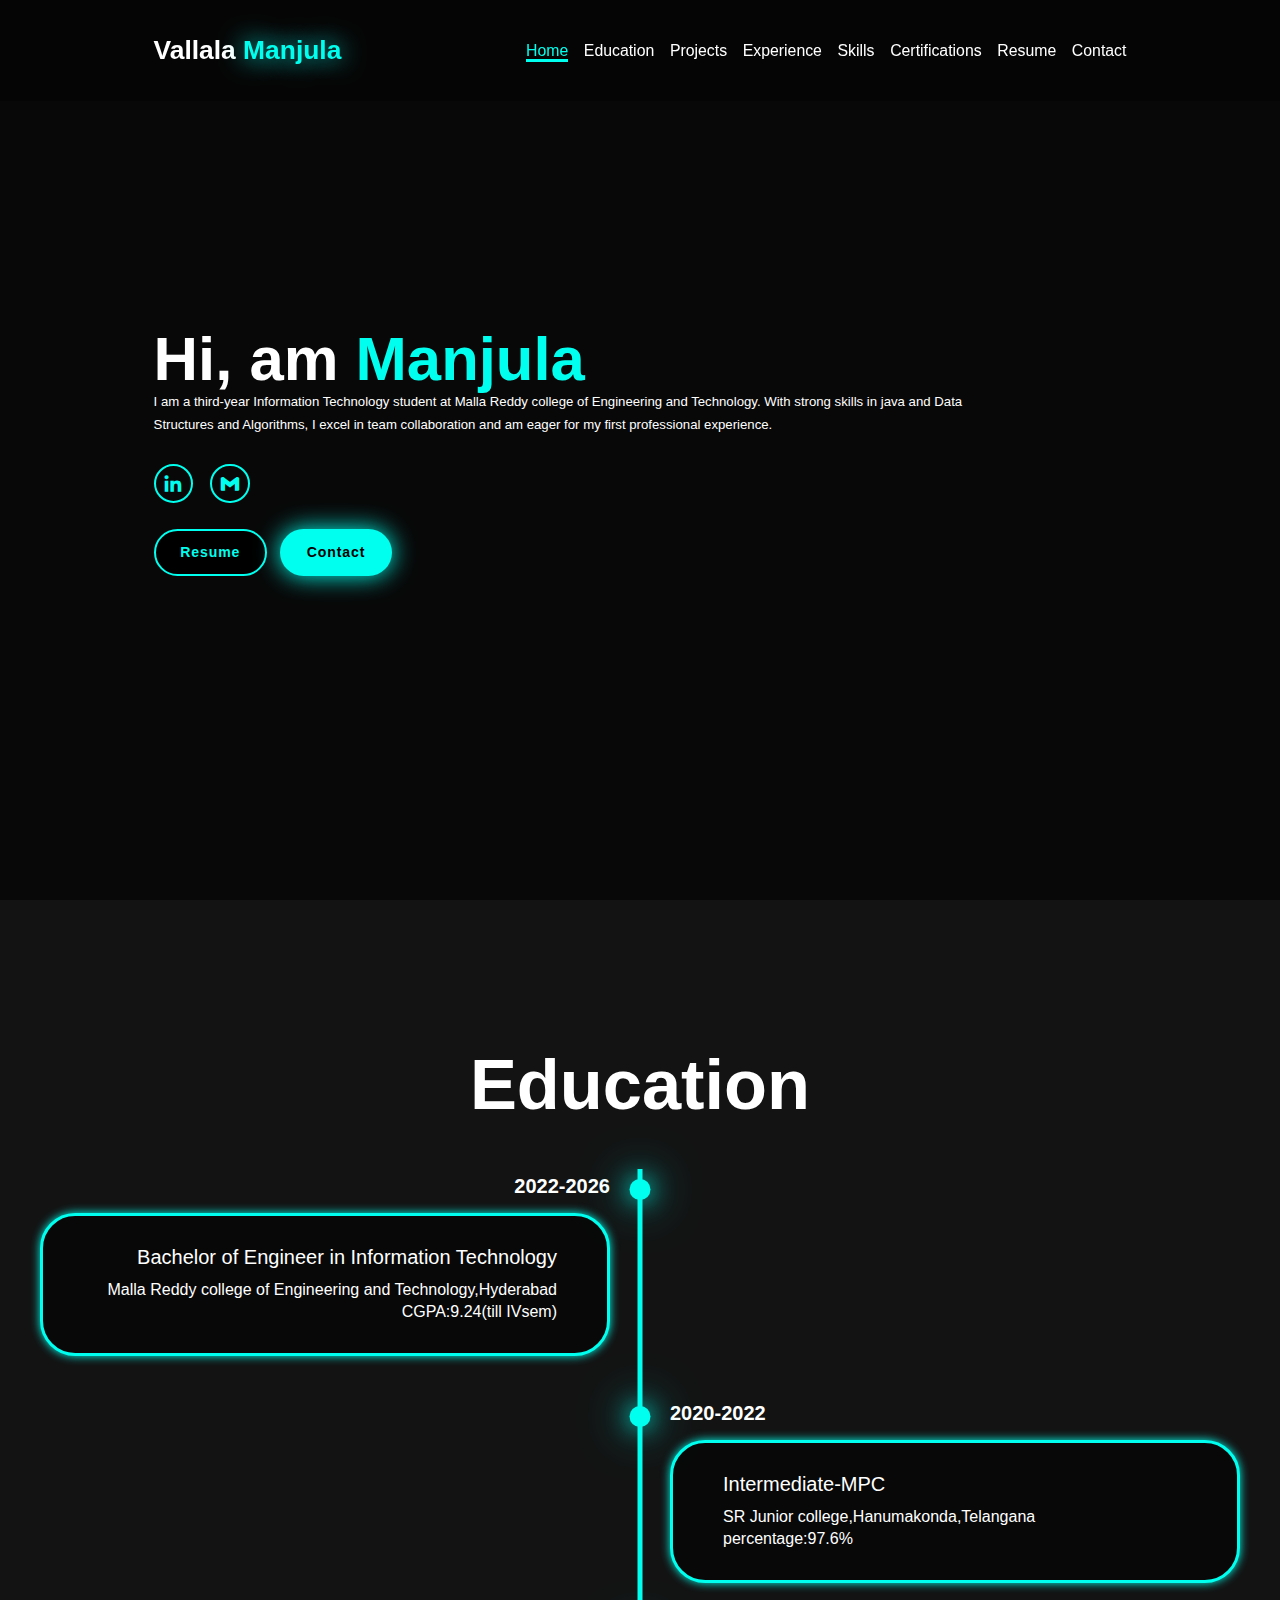
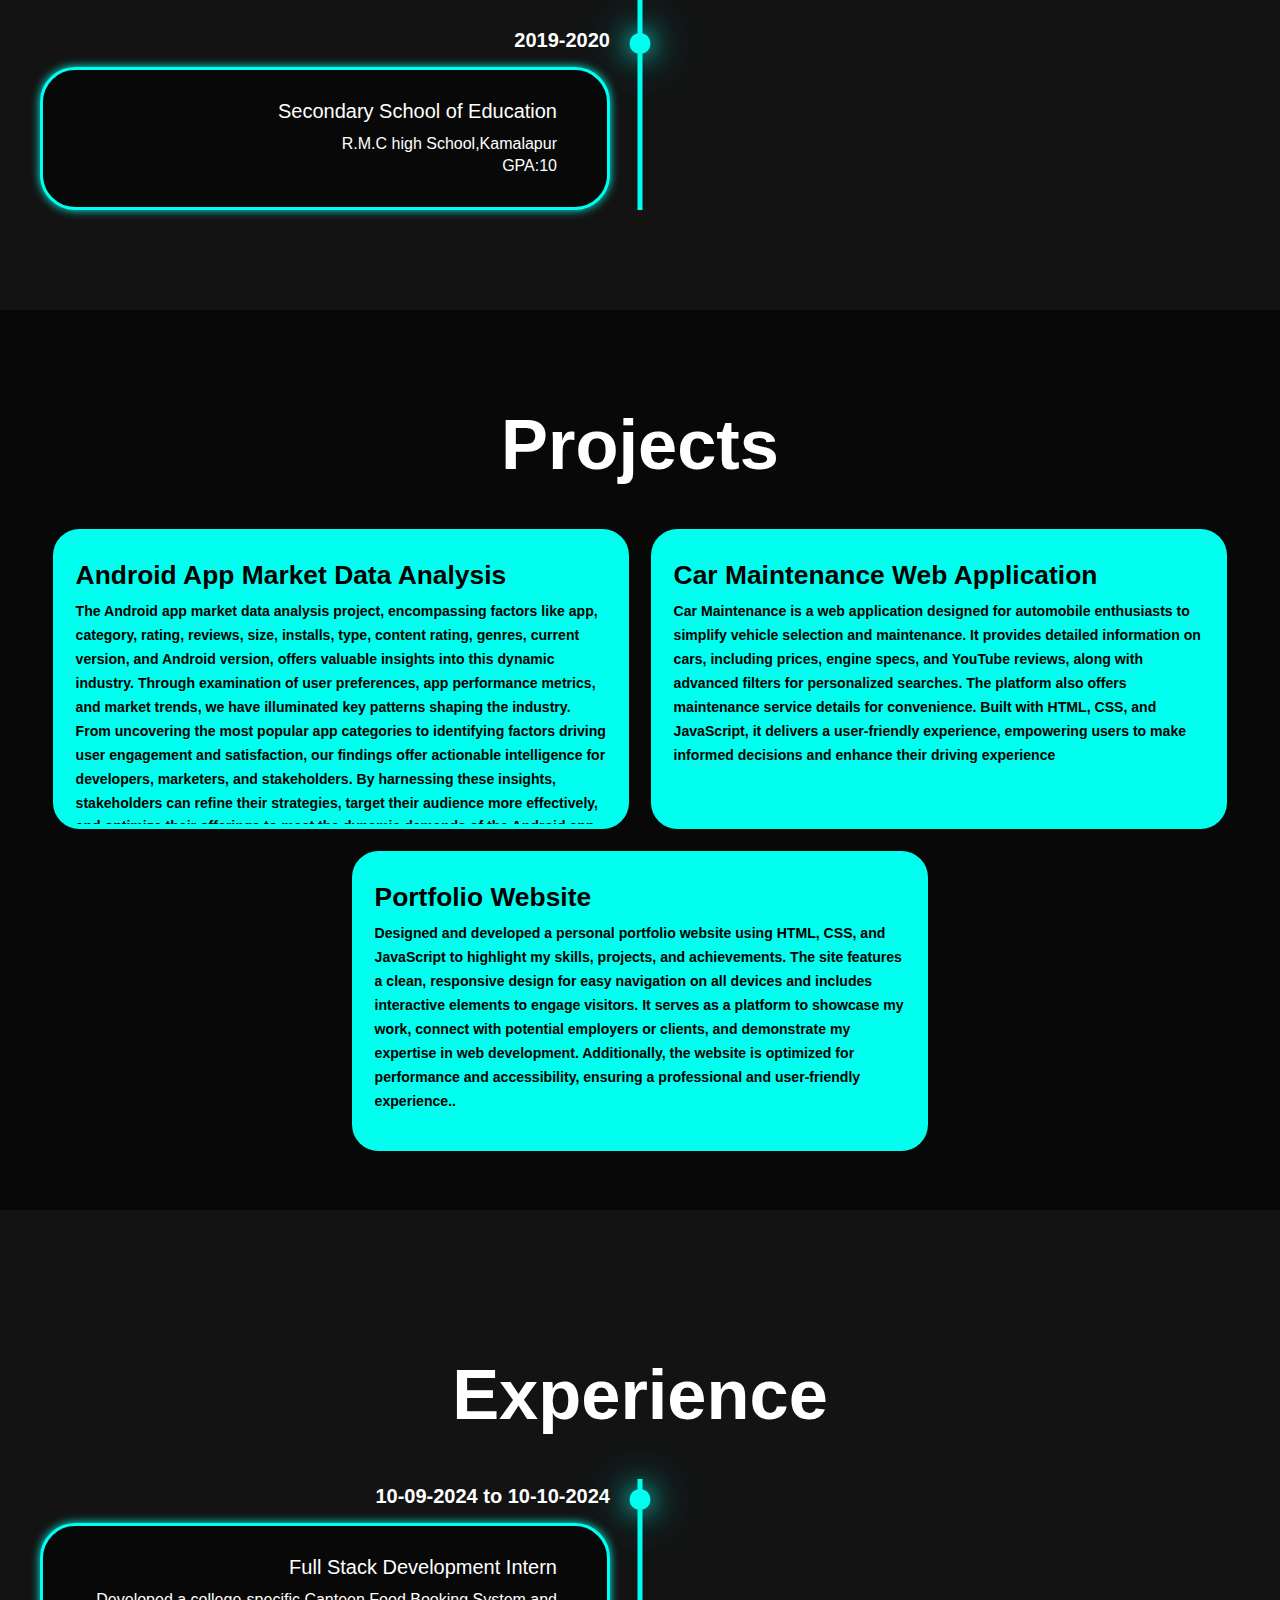
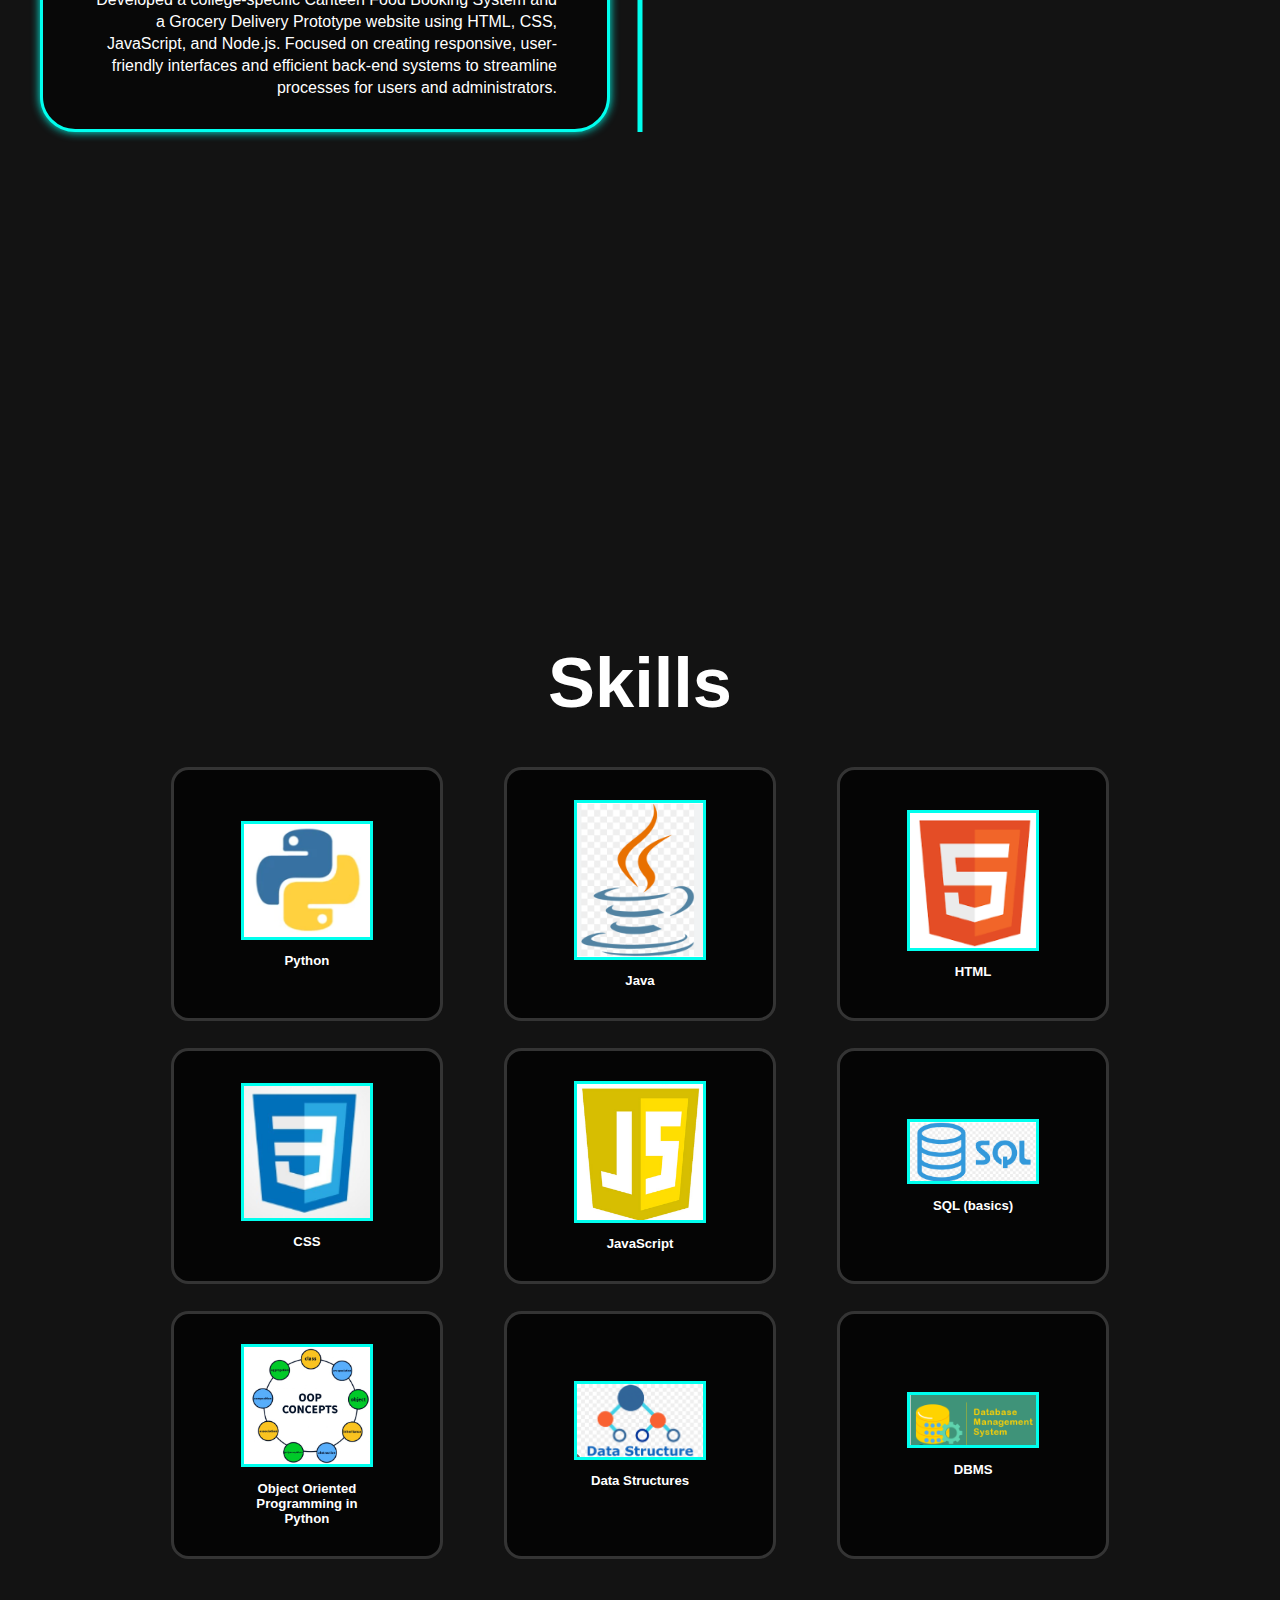
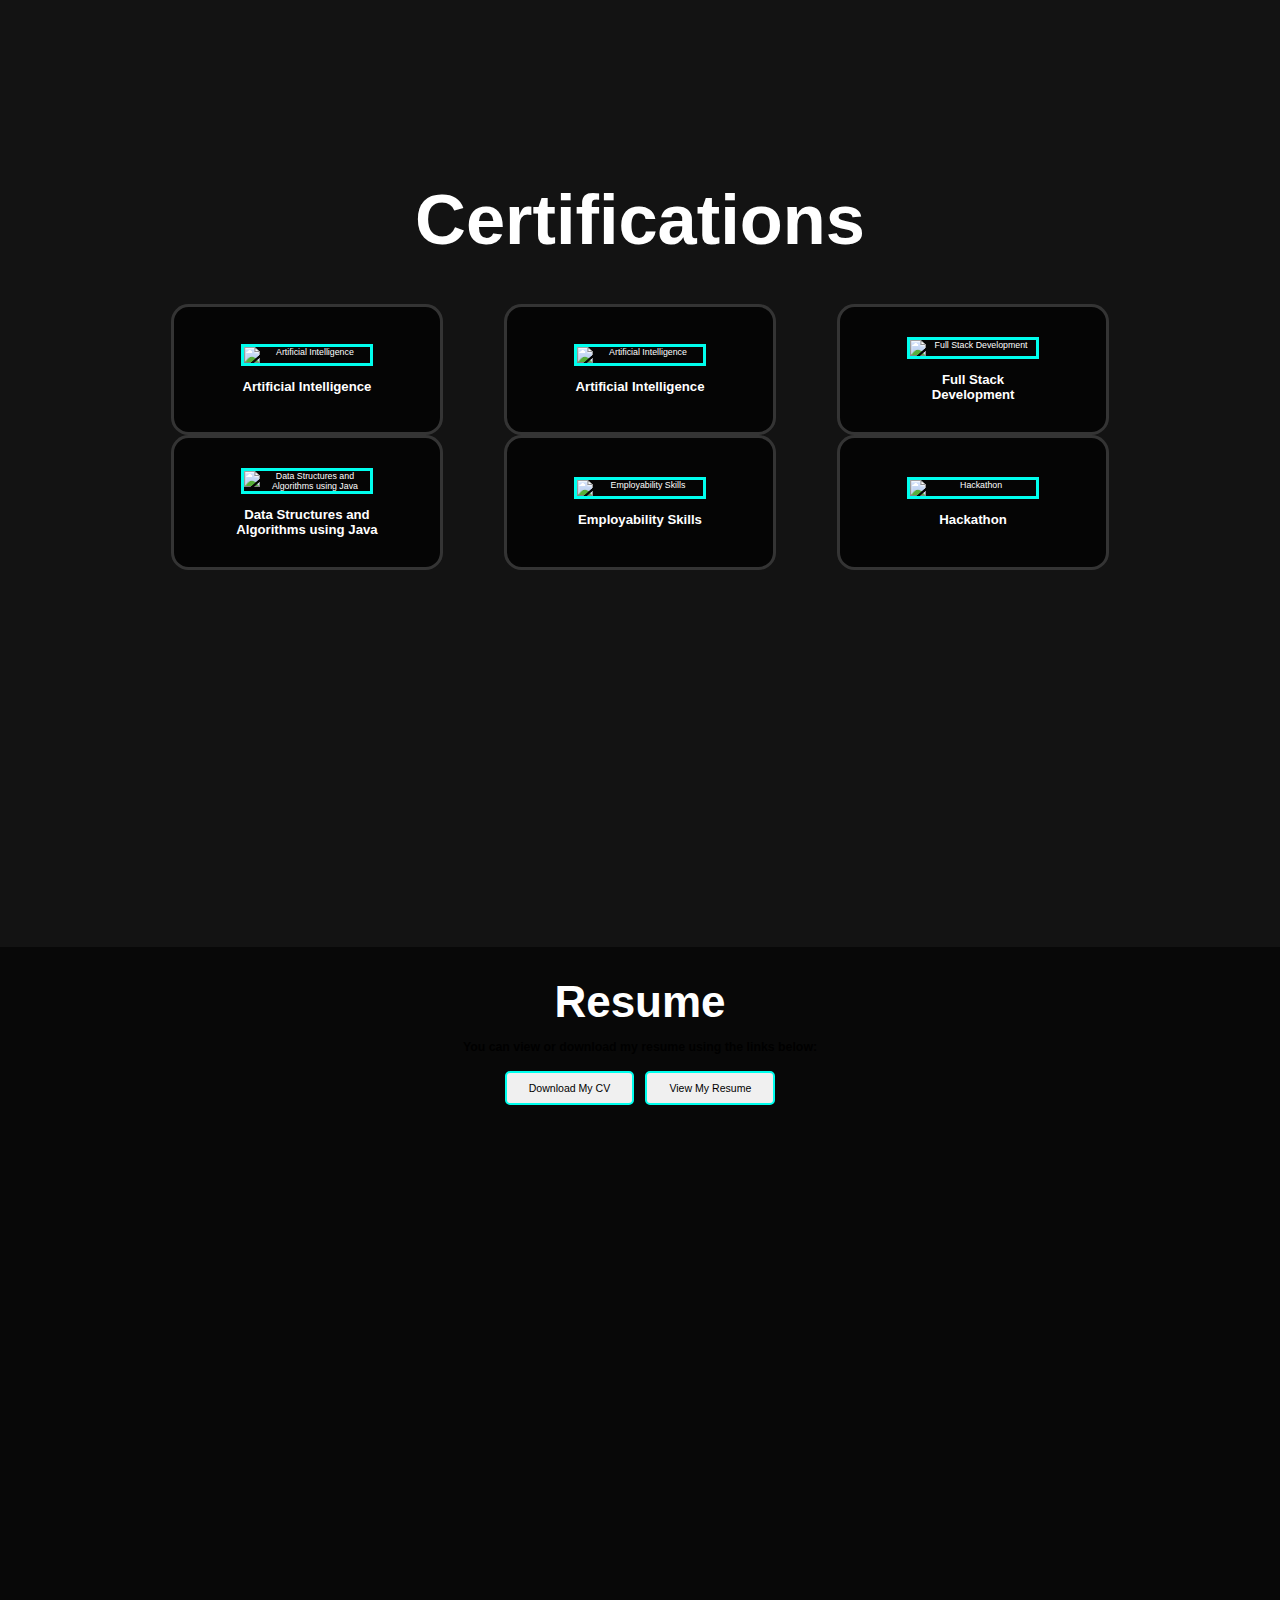
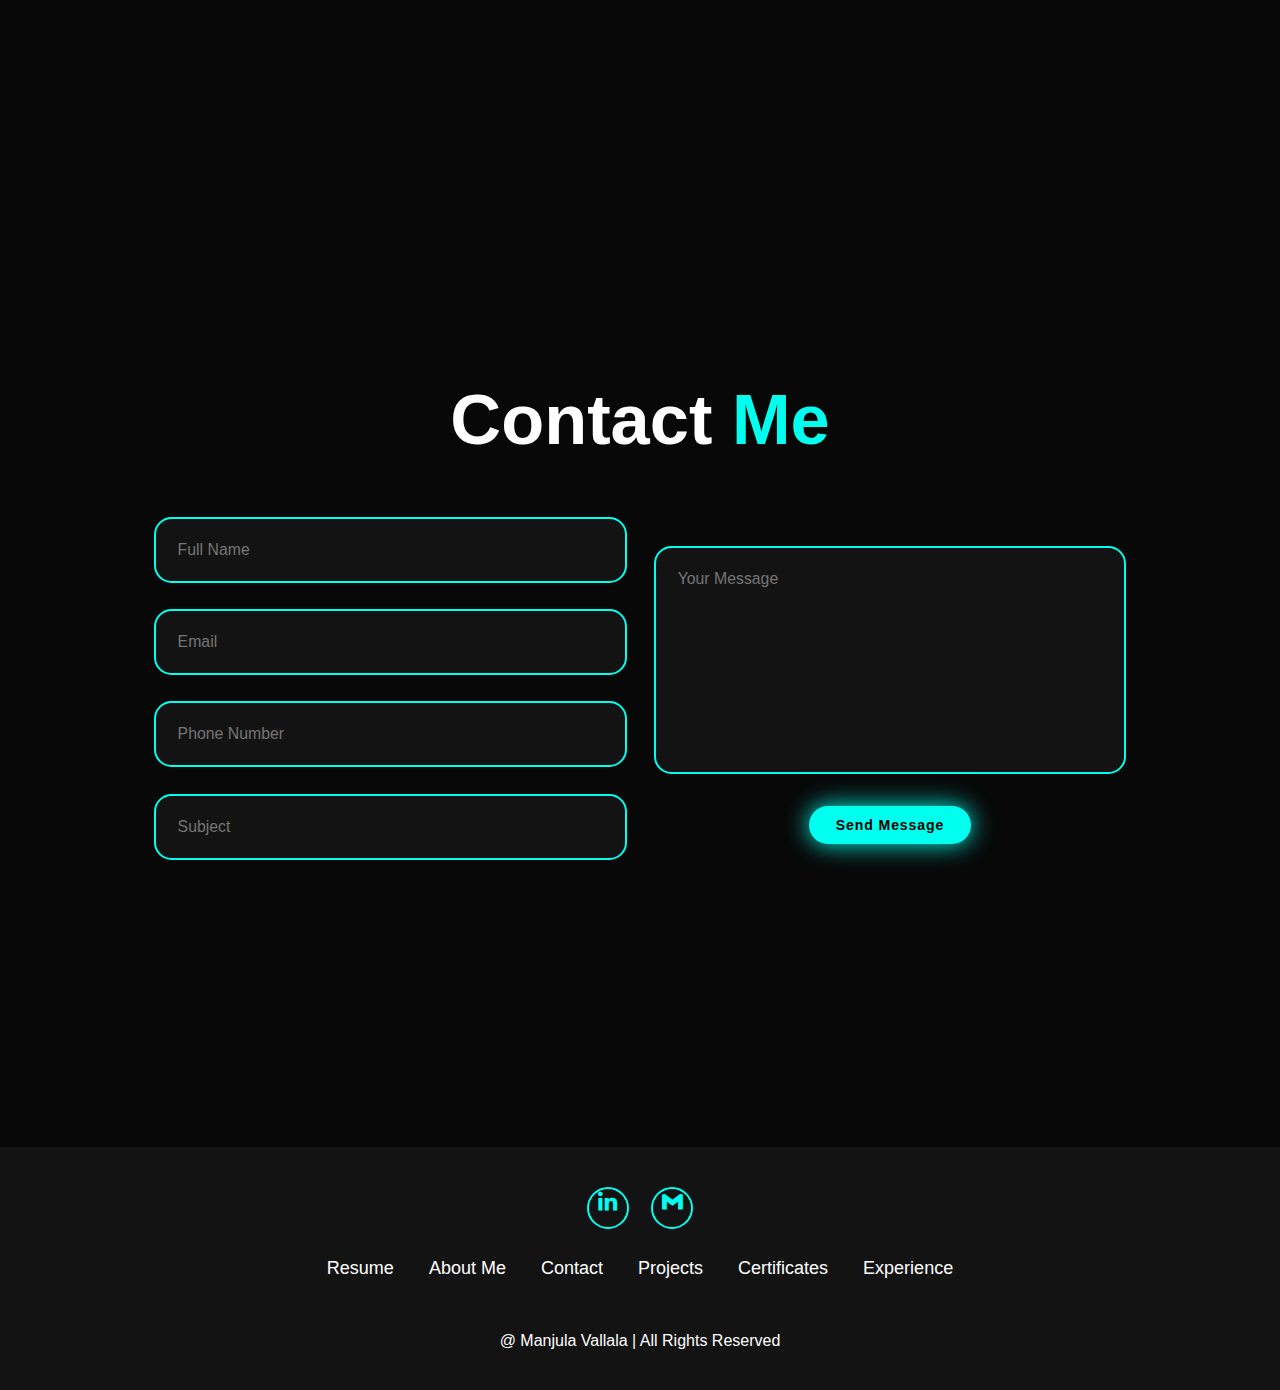
==== index.html @ 774fe395 "moved files to root directory" ====
<!DOCTYPE html>
<html lang="en">
<head>
    <meta charset="UTF-8">
    <meta name="viewport" content="width=device-width, initial-scale=1.0">
    <title>my portfolio</title>
    <link rel="stylesheet" href="style.css">
    <link href='https://unpkg.com/boxicons@2.1.4/css/boxicons.min.css' rel='stylesheet'>
</head>
<body>
    <header class="header">
        <a href="#home" class="logo">Vallala
            <span>Manjula</span></a>
            <i class='bx bx-menu' id="menu-icon"></i>

            <nav class="navbar">
                <a href="#home" class="active">Home</a>
                <a href="#education" >Education</a>
                <a href="#projects">Projects</a>
                <a href="#experience">Experience</a>
                <a href="#skills">Skills</a>
                <a href="#certificates">Certifications</a>
                <a href="#resume">Resume</a>
                <a href="#contact">Contact</a>
               
            </nav>

    </header>

    <section class="home" id="home">
        <div class="home-content">
            <h1>Hi, am <span>Manjula</span></h1>
            <!-- <h3 class="text-animation">I'm a <span></span></h3> -->
            <p>I am a third-year Information Technology student at Malla Reddy college of Engineering and Technology. With strong skills in java
                and Data Structures and Algorithms, I excel in team collaboration and am eager for my first professional
                experience.</p>
                 <div class="social-icons">
                    <a href="https://www.linkedin.com/in/manjula-vallala/" target="_blank">

                        <i class='bx bxl-linkedin'></i>
                      </a>
                      
                      
       
                    <a href="mailto:vallalamanjula2003@gmail.com"><i class='bx bxl-gmail' ></i></a>
                    
                 </div>
                 <div class="btn-group">
                    <a href="#resume" class="btn">Resume</a>
                    <a href="#contact"class=btn>Contact</a>
                 </div>
                </div>
                 <div class="home-img">
                    <img src="C:\Users\Aneel\Downloads\mypic.jpg.jpg" alt="">
                 </div>
       

    </section>
    <section class="education" id="education">
    <h2 class="heading">Education</h2>
    <div class="timeline-items">
        
        <div class="timeline-item">
            <div class="timeline-dot"></div>
            <div class="timeline-date">2022-2026</div>
            <div class="timeline-content">
                <h3>Bachelor of Engineer in Information Technology</h3>
                <p>Malla Reddy college of Engineering and Technology,Hyderabad</p>
                <p>CGPA:9.24(till IVsem)</p>
            </div>
        
        </div>
        <div class="timeline-item">
            <div class="timeline-dot"></div>
            <div class="timeline-date">2020-2022</div>
            <div class="timeline-content">
                <h3>Intermediate-MPC</h3>
                <p>SR Junior college,Hanumakonda,Telangana</p>
                <p>percentage:97.6%</p>
            </div>
    
        </div>
        <div class="timeline-item">
            <div class="timeline-dot"></div>
            <div class="timeline-date">2019-2020</div>
            <div class="timeline-content">
                <h3>Secondary School of Education</h3>
                <p>R.M.C high School,Kamalapur</p>
                <p>GPA:10</p>
            </div>
        
        </div>
    </div>
</section>
<section class="projects" id="projects">
    <h2 class="heading">Projects</h2>
    <div class="projects-container">
        
        <div class="project-box">
            <div class="project-info">
                <h4>Android App Market Data Analysis</h4>
                <p>The Android app market data analysis project, encompassing factors like app, category, rating, reviews, size, installs,
                     type, content rating, genres, current version, and Android version, offers valuable insights into this dynamic industry.
                     Through examination of user preferences, app performance metrics, and market trends, 
                    we have illuminated key patterns shaping the industry. From uncovering the most popular app 
                    categories to identifying factors driving user engagement and satisfaction, our findings offer actionable intelligence for 
                    developers, marketers, and stakeholders. By harnessing these insights, stakeholders can refine their strategies,
                     target their audience more effectively, and optimize their offerings to meet the dynamic demands of the Android app market. 
                </p>
                       
            </div>
        </div>
        <div class="project-box">
            <div class="project-info">
                <h4>Car Maintenance Web Application</h4>
                <p>Car Maintenance is a web application designed for automobile enthusiasts to simplify vehicle selection and maintenance.
                     It provides detailed information on cars, including prices, engine specs, and YouTube reviews, along with advanced
                      filters for personalized searches. The platform also offers maintenance service details for convenience. Built
                       with HTML, CSS, and JavaScript, it delivers a user-friendly experience, empowering users to make informed
                        decisions and enhance their driving experience </p>
                
            </div>
        <
        </div>
        <div class="project-box">
            <div class="project-info">
                <h4>Portfolio Website</h4>
                <p>Designed and developed a personal portfolio website using HTML, CSS, and JavaScript to highlight my skills, projects, 
                    and achievements. The site features a clean, responsive design for easy navigation on all devices and includes 
                    interactive elements to engage visitors. It serves as a platform to showcase my work, connect with potential 
                    employers or clients, and demonstrate my expertise in web development. Additionally, the website is optimized
                     for performance and accessibility, ensuring a professional and user-friendly experience.. </p>
                
            </div>
        </div>
    </div>

</section>
<section class="experience" id="experience">
    <h2 class="heading">Experience</h2>
    <div class="timeline-items">
        <div class="timeline-item">
            <div class="timeline-dot"></div>
            
        
        
        
            <div class="timeline-date">10-09-2024 to 10-10-2024</div>
            <div class="timeline-content">
                <h3>Full Stack Development Intern</h3>
                <p>Developed a college-specific Canteen Food Booking System and a Grocery Delivery Prototype website using HTML,
                     CSS, JavaScript, and Node.js. Focused on creating responsive, user-friendly interfaces and efficient
                      back-end systems to streamline processes for users and administrators.</p>
            </div>
    
        </div>
    </div>
</section>
<section class="skills" id="skills">
    <div class="skills-box">
        <h2 class="heading">Skills</h2>
        <div class="wrapper">
            <div class="skills-item">
                <img src="python.png" alt="python">
                <h2>Python</h2>
                
            </div>
            <div class="skills-item">
                <img src="java.png" alt="python">
                <h2>Java</h2>
                
            </div>
            <div class="skills-item">
                <img src="html.png" alt="python">
                <h2>HTML</h2>
                
            </div>
            <div class="skills-item">
                <img src="css.png" alt="python">
                <h2>CSS</h2>
                
            </div>
            <div class="skills-item">
                <img src="javascript.png" alt="python">
                <h2>JavaScript</h2>
                
            </div>
            <div class="skills-item">
                <img src="sql.png" alt="python">
                <h2>SQL (basics)</h2>
                
            </div>
            <div class="skills-item">
                <img src="oops.png" alt="python">
                <h2>Object Oriented Programming in Python</h2>
                
            </div>
            <div class="skills-item">
                <img src="datastructures.png" alt="python">
                <h2>Data Structures</h2>
                
            </div>
            <div class="skills-item">
                <img src="database.png" alt="python">
                <h2>DBMS</h2>
                
            </div>
        </div>
    </div>
</section>
<section class="certificates" id="certificates">
    <div class="certificates-box">
        <h2 class="heading">Certifications</h2>
        <div class="wrapper">
            <div class="certificates-item">
                <img src="C:\Users\Aneel\Downloads\image.jpg.png" alt="Artificial Intelligence">
                <h2>Artificial Intelligence</h2>
            </div>
            <div class="certificates-item">
                <img src="C:\Users\Aneel\Downloads\image.jpg.png" alt="Artificial Intelligence">
                <h2>Artificial Intelligence</h2>
            </div>
            <div class="certificates-item">
                <img src="C:\Users\Aneel\Downloads\image2.jpg.png" alt="Full Stack Development">
                <h2>Full Stack Development</h2>
            </div>
        </div>
        <div class="wrapper">
            <div class="certificates-item">
                <img src="C:\Users\Aneel\Downloads\java.jpg.png" alt="Data Structures and Algorithms using Java">
                <h2>Data Structures and Algorithms using Java</h2>
            </div>
            <div class="certificates-item">
                <img src="C:\Users\Aneel\Downloads\image3.png" alt="Employability Skills">
                <h2>Employability Skills</h2>
            </div>
            <div class="certificates-item">
                <img src="C:\Users\Aneel\Downloads\image4.png" alt="Hackathon">
                <h2>Hackathon</h2>
            </div>
        </div>
    </div>
</section>

</section>
<section class="resume" id="resume">
    <div class="resume-container">
        <h2>Resume</h2>
        <p>
            You can view or download my resume using the links below:
        </p>
        <a href="https://drive.google.com/file/d/1IQC46RkPGbgfpC_NzqS2l2yLyjUPOpI4/view?usp=sharing" class="resume-button">Download My CV</a>
        <a href="file:///C:/Users/Aneel/Downloads/Manjula_Vallala_Resume1.pdf" class="resume-button" target="_blank">View My Resume</a>
    </div>
</section>


<section class="contact" id="contact">
    <h2 class="heading">Contact <span>Me</span></h2>
    <form >
        <div class="input-group">
            <div class="input-box">
                <input type="text" placeholder="Full Name">
                <input type="email" id="email" placeholder="Email">
            </div>
            <div class="input-box">
                <input type="number" placeholder="Phone Number">
                <input type="text"placeholder="Subject">
            </div>
        </div>
        <div class="input-group-2">
            <textarea name="" id="" rows="10" cols="30" placeholder="Your Message"></textarea>
            <input type="submit" value="Send Message" class="btn">
        </div>


    </form>
    <script src="https://smtpjs.com/v3/smtp.js"></script>

    <script src="script.js"></script>
</section>
<footer class="footer">
    <div class="social">
        <a href=https://www.linkedin.com/in/manjula-vallala><i class='bx bxl-linkedin'></i></a>
        <a href="mailto:vallalamanjula2003@gmail.com"><i class='bx bxl-gmail' ></i></a>
                    

    </div>
    <ul class="list">
        <li>
            <a href="#resume">Resume</a>
        </li>
        <li>
            <a href="#">About Me</a>
        </li>
        <li>
            <a href="#contact">Contact</a>
        </li>
        <li>
            <a href="#projects">Projects</a>
        </li>
        <li>
            <a href="#certificates">Certificates</a>
        </li>
        <li>
            <a href="#experience">Experience</a>
        </li>
        

    </ul>
    <p class="copyright">
        @ Manjula Vallala | All Rights Reserved
    </p>
</footer>
<script src="script.js"></script>

    
</body>
</html>
---- style.css ----
*{
    margin:0;
    padding:0;
    box-sizing:border-box;
    text-decoration:none;
    border:none;
    outline:none;
    scroll-behavior: smooth;
    font-family: "Poppins",sans-serif;
}
:root{
    --bg-color:#080808;
    --second-bg-color:#131313;
    --text-color:white;
    --main-color:#00ffee;

}
html{
    font-size: 60%;
    overflow-x: hidden;
   
}
body{
    background: var(--bg-color);
    color: var(--text-color);
}
.header{
    position: fixed;
    top:0;
    left: 0;
    width: 100%;
    padding: 4rem 12%  4rem;
    background: rgba(0, 0, 0, 0.3);
    backdrop-filter: blur(10px);
    display: flex;
    justify-content: space-between;
    align-items: center;
    z-index: 5;
}
.logo{
    font-size: 3rem;
    color: var(--text-color);
    font-weight: 800;
    cursor: pointer;
    transition: 0.3s ease;
}
.logo:hover{
    transform: scale(1.1);

}
.logo span{
    text-shadow: 0 0 25px var(--main-color);
}
.navbar a{
    font-size: 1.8rem;
    color: var(--text-color);
    margin-left: 1.5rem;
    font-weight: 500;
    transition: 0.3s ease;
    border-bottom: 3px solid transparent;
}
.navbar a:hover,
.navbar a.active{
    color: var(--main-color);
    border-bottom: 3px solid var(--main-color);


}
#menu-icon{
    font-size: 3.6rem;
    color: var(--main-color);
    display: none;
}
section{
    min-height: 100vh;
    padding: 10rem 12% 10rem;

}
.home{
    display: flex;
    align-items:center;
    justify-content: center;
    gap: 15rem;
}
.home-content{
    display: flex;
    flex-direction: column;
    align-items: baseline;
    text-align: left;
    justify-content: center;
    margin-top: 3rem;
}
span{
    color: var(--main-color);
}
.logo span{
    color: var(--main-color);
}
.home-content{
    margin-bottom: 2rem;
    margin-top: 1rem;
    font-size: 3.5rem;
}
.home-content h1{
    font-size: 7rem;
    font-weight: 700;
    margin-top: 1.5rem;
    line-height: 1;
}
.home-img{
    border-radius: 50%;
    

}
.home-img img{
    position: relative;
    top: 3rem;
    width: 32vw;
    border-radius: 50%;
    box-shadow: 0 0 25px var(--main-color);
    cursor: pointer;
    transition: 0.4s ease-in-out;

}
.home-img img:hover{
    box-shadow: 0 0 25px var(--main-color),
                0 0 50px var(--main-color),
                0 0 100px var(--main-color);

}
.home-content{
    font-size: 1.5rem;
    font-weight: 500;
    line-height: 1.8;
    max-width: 1000px;
}
.social-icons a{
    display: inline-flex;
    justify-content: center;
    align-items: center;
    width: 4.5rem;
    height: 4.5rem;
    background:transparent;
    border: 2px solid var(--main-color);
    font-size: 2.5rem;
    border-radius: 50%;
    color: var(--main-color);
    margin: 3rem 1.5rem 3rem 0;
    transition: 0.3s ease-in-out;
}
.social-icons a:hover{
    color: var(--text-color);
    transform: scale(1.3)translateY(-5px);
    box-shadow: 0 0 25px var(--main-color);
    background-color: var(--main-color);
}
.btn{
    display: inline-block;
    padding: 1rem 2.8rem;
    background: var(--main-color);
    box-shadow: 0 0 25px var(--main-color);
    border-radius: 4rem;
    font-size: 1.6rem;
    color: black;
    border: 2px solid transparent;
    letter-spacing: 0.1rem;
    font-weight: 600;
    transition: 0.3s ease-in-out;
    cursor: pointer;
}
.btn:hover{
    transform: scale(1.05);
    box-shadow: 0 0 50px var(--main-color);

}
.btn-group{
    display: flex;
    align-items: center;
    gap: 1.5rem;
}
.btn-group a:nth-last-of-type(2){
    background-color: black;
    color: var(--main-color);
    border: 2px solid var(--main-color);
    box-shadow: 0 0 25px transparent;
}
.btn-group a:nth-last-of-type(2):hover{
    box-shadow: 0 0 25pc var(--main-color);
    background-color: var(--main-color);
    color: black;
}
.text-animation{
    font-size: 34px;
    font-weight: 600;
    min-width: 280px;
}
.text-animation span{
    position: relative;
}
.text-animation span::before{
    content: "web developer";
    color: var(--main-color);
    animation: words 20s infinite;
}
.text-animation span::after{
    content: "";
    background-color: var(--bg-color);
    position: absolute;
    width: calc(100% +8px);
    height: 100%;
    border-left: 3px solid var(--bg-color);
    right: -8px;
    animation: cursor 0.6s infinite,typing 20s steps(14) infinite;
}
@keyframes cursor{
    to{
        border-left: 2px solid var(--main-color);
    }

    
}
@keyframes words{
    0%,
    20%{
        content: "Frontend Designer";
    }
    21%,
    40%{
        content:"Web Designer";
    }
    41%,
    60%{
        content: "Passionate Learner";
    }
    61%,
    80%{
        content: "Web Developer";
    }
    81%,
    100%{
        content: "Undergraduate";
    }
    
}
@keyframes typing{
    10%,
    15%,
    30%,
    35%,
    50%,
    55%,
    70%,
    75%,
    90%,
    95%{
        width: 0;
    }
    5%,
    20%,
    25%,
    40%,
    45%,
    60%,
    65%,
    80%,
    85%{
        width: calc(100%+8px);
    }
    
}

.heading {
    font-size: 8rem;
    text-align: center;
    margin: 5rem 0;
}

.education,.experience{
    padding: 100px 15px;
    background: var(--second-bg-color);
}

.education h2,.experience h2{
    margin-bottom: 5rem;
}

.timeline-items {
    max-width: 1200px;
    margin: auto;
    display: flex;
    flex-wrap: wrap;
    position: relative;
}

.timeline-items::before {
    content: "";
    position: absolute;
    width: 5px;
    height: 100%;
    background-color: var(--main-color);
    left: 50%;
    transform: translateX(-50%);
}

.timeline-item {
    margin-bottom: 40px;
    width: 100%;
    position: relative;
}

.timeline-item:last-child {
    margin-bottom: 0;
}

.timeline-item:nth-child(odd) {
    padding-right: calc(50% + 30px);
    text-align: right;
}

.timeline-item:nth-child(even) {
    padding-left: calc(50% + 30px);
}

.timeline-dot {
    height: 21px;
    width: 21px;
    background-color: var(--main-color);
    box-shadow: 0 0 25px var(--main-color), 0 0 50px var(--main-color);
    position: absolute;
    left: 50%;
    transform: translateX(-50%);
    border-radius: 50%;
    top: 10px;
}

.timeline-date {
    font-size: 20px;
    font-weight: 800;
    color: white;
    margin: 6px 0 15px;
}

.timeline-content {
    background-color: var(--bg-color);
    border: 3px solid var(--main-color);
    padding: 30px 50px;
    border-radius: 4rem;
    box-shadow: 0 0 10px var(--main-color);
    cursor: pointer;
    transition: 0.3s ease-in-out;
}

.timeline-content:hover {
    transform: scale(1.05);
    box-shadow: 0 0 25px var(--main-color);
}

.timeline-content h3 {
    font-size: 20px;
    color: white;
    margin: 0 0 10px;
    font-weight: 500;
}

.timeline-content p {
    color: white;
    font-size: 16px;
    font-weight: 300;
    line-height: 22px;
}
::-webkit-scrollbar{
    width: 15px;
}
::-webkit-scrollbar-thumb{
    background-color: var(--main-color);
}
::-webkit-scrollbar-track{
    background-color: var(--bg-color);
    width: 50px;
}

.projects {
    background: var(--bg-color);
    color: black;
    padding: 50px 0;
}

.projects h2 {
    margin-bottom: 5rem;
    color: white;
    text-align: center;
}

.projects-container {
    display: flex;
    flex-wrap: wrap;
    justify-content: center;
    gap: 2.5rem;
}

.project-box {
    background-color: var(--main-color);
    height: 300px;
    border-radius: 3rem;
    border: 5px solid transparent;
    cursor: pointer;
    transition: 0.4s ease-in-out;
    width: 45%; /* Adjust width to fit two items per row */
    overflow: hidden;
} 

.project-box:hover {
    background: white;
    color: black;
    border: 5px solid var(--main-color);
    transform: scale(1.03);
}

.project-info {
    display: flex;
    flex-direction: column;
    text-align: left;
    justify-content: flex-start;
    align-items: flex-start;
    padding: 3rem 2rem;
    height: 100%; /* Ensure the info box takes the full height */
}

.project-info h4 {
    font-size: 3rem;
    font-weight: 800;
    margin-bottom: 1rem;
}

.project-info p {
    font-size: 1.6rem;
    font-weight: 600;
    line-height: 1.7;
    margin: 0;
} 
.skills,.certificates{
    background: var(--second-bg-color);

}
.skills-box,.certificates-box{
    background-size: cover;
    display: flex;
    align-items: center;
    justify-content: center;
    flex-direction: column;
}
.skills .heading,.certificates .heading{
    margin-bottom: 5rem;

}
.skills-box img,.certificates img{
    width: 15rem;
    /* border-radius: 50%; */
    border: 3px solid var(--main-color);
    /* box-shadow: 0 0 25px var(--main-color); */
}
.wrapper{
    display: grid;
    grid-template-columns: repeat(3,1fr);
    gap: 3rem;
}
.skills-item,.certificates-item{
    min-height: 80px;
    max-width: 450px;
    background: rgba(0, 0, 0, 0.7);
    border: 3px solid rgba(238,238,238,0.2);
    border-radius: 2rem;
    margin: 0 2rem;
    padding: 30px 60px;
    cursor: pointer;
    display: flex;
    flex-direction: column;
    align-items: center;
    justify-content: center;
    text-align: center;
    gap: 1.5rem;
    color: white;
    transition: 0.4s ease-in-out;
}
.skills-item:hover,.certificates-item:hover{
    border: 3px solid var(--main-color);
    transform: translateY(-10px)scale(1.03);
    box-shadow: 0 0 25px var(--main-color);
}


.contact{
    background-color: var(--bg-color);
}
.contact h2{
    margin-bottom: 3rem;
    color:white;
}
.contact form{
    display: flex;
    align-items: center;
    justify-content: center;
    gap: 3rem;
    margin: 5rem auto;
    text-align: center;
}
.contact form .input-box{
    display: flex;
    justify-content: center;
    flex-wrap: wrap;
}
.contact form .input-box input,
.contact form textarea{
    width: 100%;
    padding: 2.5rem;
    font-size: 1.8rem;
    color: var(--text-color);
    background: var(--second-bg-color);
    border-radius: 2rem;
    border: 2px solid var(--main-color);
    margin: 1.5rem 0;
    resize: none;
}
.contact form .btn{
    margin-top: 2rem;
}
.footer{
    position: relative;
    bottom: 0;
    width: 100%;
    padding: 40px 0;
    background-color: var(--second-bg-color);

}
.footer .social{
    text-align: center;
    padding-bottom: 25px;
    color: var(--main-color);
}
.footer .social a{
    font-size: 25px;
    color: var(--main-color);
    border: 2px solid var(--main-color);
    width: 42px;
    height: 42px;
    display: inline-block;
    text-align: center;
    border-radius: 50%;
    margin: 0 10px;
    transition: 0.3s ease-in-out;
}
.footer ul{
    margin-top: 0;
    padding: 0;
    font-size: 18px;
    line-height: 1.6;
    margin-bottom: 0;
    text-align: center;
}
.footer ul li a{
    color: white;
    border-bottom: 3px solid transparent;
    transition: 0.3s ease-in-out;

}
.footer ul li a:hover{
    border-bottom: 3px solid var(--main-color);

}
.footer ul li{
    display: inline-block;
    padding: 0 15px;
}
.footer .copyright{
    margin-top: 50px;
    text-align: center;
    font-size: 16px;
    color: white;
}
@media(max-width:1285px){
    html{
        font-size: 55%;
    }
    .projects-conatiner{
        padding-bottom: 7rem;
        grid-template-columns: repeat(2,1fr);
        margin: 0.5rem;
    }
}
@media(max-width:991px){
    header{
        padding: 2rem 3%;
    }
    section{
        padding: 10rem 3% 2rem;
    }
    .timeline-items::before{
        left: 7px;

    }
    .timeline-item:nth-child(odd)
{
    padding-right: 0;
    text-align: left;
}
.timeline-item:nth-child(odd),
.timeline-item:nth-child(even){
    padding-left: 37px;
}
.timeline-dot{
    left: 0;
}
.projects{
    padding-bottom: 7rem;
}
.wrapper{
    grid-template-columns: repeat(1,1fr);
}
.contact form{
    flex-direction: column;
}
.footer{
    padding: 2rem 3%;
}


}
@media(max-width:895px){
    #menu-icon{
        display: block;
    }
    .navbar{
        position: absolute;
        top: 100%;
        right: 0;
        width: 50%;
        padding: 1rem 3%;
        background: rgba(0,0,0,0.8);
        backdrop-filter: blur(20px);
        border-bottom-left-radius: 2rem;
        border-left: 2px solid var(--main-color);
        border-bottom: 2px solid var(--main-color);
        display: none;
    }
    .navbar.active{
        display: block;
    }
    .navbar a{
        display: block;
        font-size: 2rem;
        margin: 2rem;
        color: white;
    }
    .home{
        flex-direction: column-reverse;
        margin: 5rem 4rem;
    }
    .home-content h3{
        font-size: 2.6rem;
    }
    .home-content h1{
        font-size: 8rem;
        margin-top: 0 auto;
    }
    .home-img img{
        width: 56vw;
    }
    .projects h2{
        margin-bottom: 3rem;
    }
    .projects-container{
        grid-template-columns: repeat(1,1fr);
    }
}

@media (max-width: 400px) {
    .projects-container {
        flex-direction: column;
        align-items: center;
    }

    .project-box {
        width: 100%; /* Make each project box take the full width */
        margin-bottom: 2rem; /* Add some spacing between the project boxes */
    }
}
/* .project-links {
    margin-top: 1rem;
} */

.project-box a {
    text-decoration: none;
    color: #007bff;
    margin: 0 1rem;
    font-weight: bold;
    transition: color 0.3s ease;
}

.project-item a:hover {
    color: #0056b3;
}

.project-description {
    max-height: 100px; /* Adjust the height as needed */
    overflow: hidden;
    padding-right: 10px; /* Adjust for scroll bar */
}

.project-description.expanded {
    max-height: none;
}

.read-more-btn {
    display: inline-block;
    margin-top: 10px;
    cursor: pointer;
    color: #007BFF;
    text-decoration: underline;
}
.projects {
    background: var(--bg-color);
    color: black;
    padding: 50px 0;
}

.projects h2 {
    margin-bottom: 5rem;
    color: white;
    text-align: center;
}

.projects-container {
    display: flex;
    flex-wrap: wrap;
    justify-content: center;
    gap: 2.5rem;
}

.project-box {
    background-color: var(--main-color);
    height: 300px;
    border-radius: 3rem;
    border: 5px solid transparent;
    cursor: pointer;
    transition: 0.4s ease-in-out;
    width: 45%; /* Adjust width to fit two items per row */
    overflow: hidden;
    position: relative; /* Ensure proper positioning for child elements */
}

.project-box:hover {
    background: white;
    color: black;
    border: 5px solid var(--main-color);
    transform: scale(1.03);
}

.project-info {
    display: flex;
    flex-direction: column;
    text-align: left;
    justify-content: flex-start;
    align-items: flex-start;
    padding: 3rem 2rem;
    height: 100%;
    overflow-y: auto; /* Enable vertical scrolling */
    box-sizing: border-box; /* Include padding in height calculation */
}

.project-info h4 {
    font-size: 3rem;
    font-weight: 800;
    margin-bottom: 1rem;
}

.project-info p {
    font-size: 1.6rem;
    font-weight: 600;
    line-height: 1.7;
    margin: 0;
}

.project-info button {
    margin-top: 1rem;
    border: none;
    background-color: var(--main-color);
    color: white;
    padding: 0.5rem 1rem;
    border-radius: 0.5rem;
    cursor: pointer;
    transition: background-color 0.3s ease;
}

.project-info button a {
    color: white;
    text-decoration: none;
}

.project-info button:hover {
    background-color: darken(var(--main-color), 10%);
}

/* Responsive Styles */
@media (max-width: 768px) {
    .project-box {
        width: 90%; /* Adjust to fit one item per row on medium screens */
    }
}

@media (max-width: 480px) {
    .project-box {
        width: 100%; /* Full width on very small screens */
    }
}
.resume {
    background: var(--bg-color);
    color: black;
    padding: 30px 0; /* Adjust padding to control section height */
    text-align: center;
}

.resume-container {
    max-width: 800px;
    margin: 0 auto;
    padding: 0 2rem;
}

.resume h2 {
    
    margin-bottom: 1.5rem; /* Margin for spacing */
    color: white;
    font-size: 5rem; /* Font size for heading */
}

.resume p {
    font-size: 1.4rem; /* Font size for paragraph */
    font-weight: 600;
    margin-bottom: 1.5rem; /* Margin for spacing */
}

.resume-button {
    display: inline-block;
    padding: 1rem 2.5rem; /* Increased padding for larger buttons */
    margin: 0.5rem;
    background-color: #f0f0f0; /* Less intense background color */
    color: black;
    border: 2px solid var(--main-color);
    border-radius: 5px;
    font-size: 1.2rem; /* Larger font size for better readability */
    text-decoration: none;
    transition: background-color 0.3s ease;
}

.resume-button:hover {
    background-color: var(--main-color);
    color: white;
}

@media (max-width: 768px) {
    .resume-container {
        padding: 0 1rem;
    }

    .resume h2 {
        font-size: 1.8rem; /* Smaller font size for smaller screens */
    }

    .resume p {
        font-size: 1.2rem; /* Smaller font size for smaller screens */
    }

    .resume-button {
        font-size: 1.1rem; /* Adjusted font size for responsiveness */
        padding: 0.8rem 2rem; /* Adjusted padding for smaller screens */
    }
}
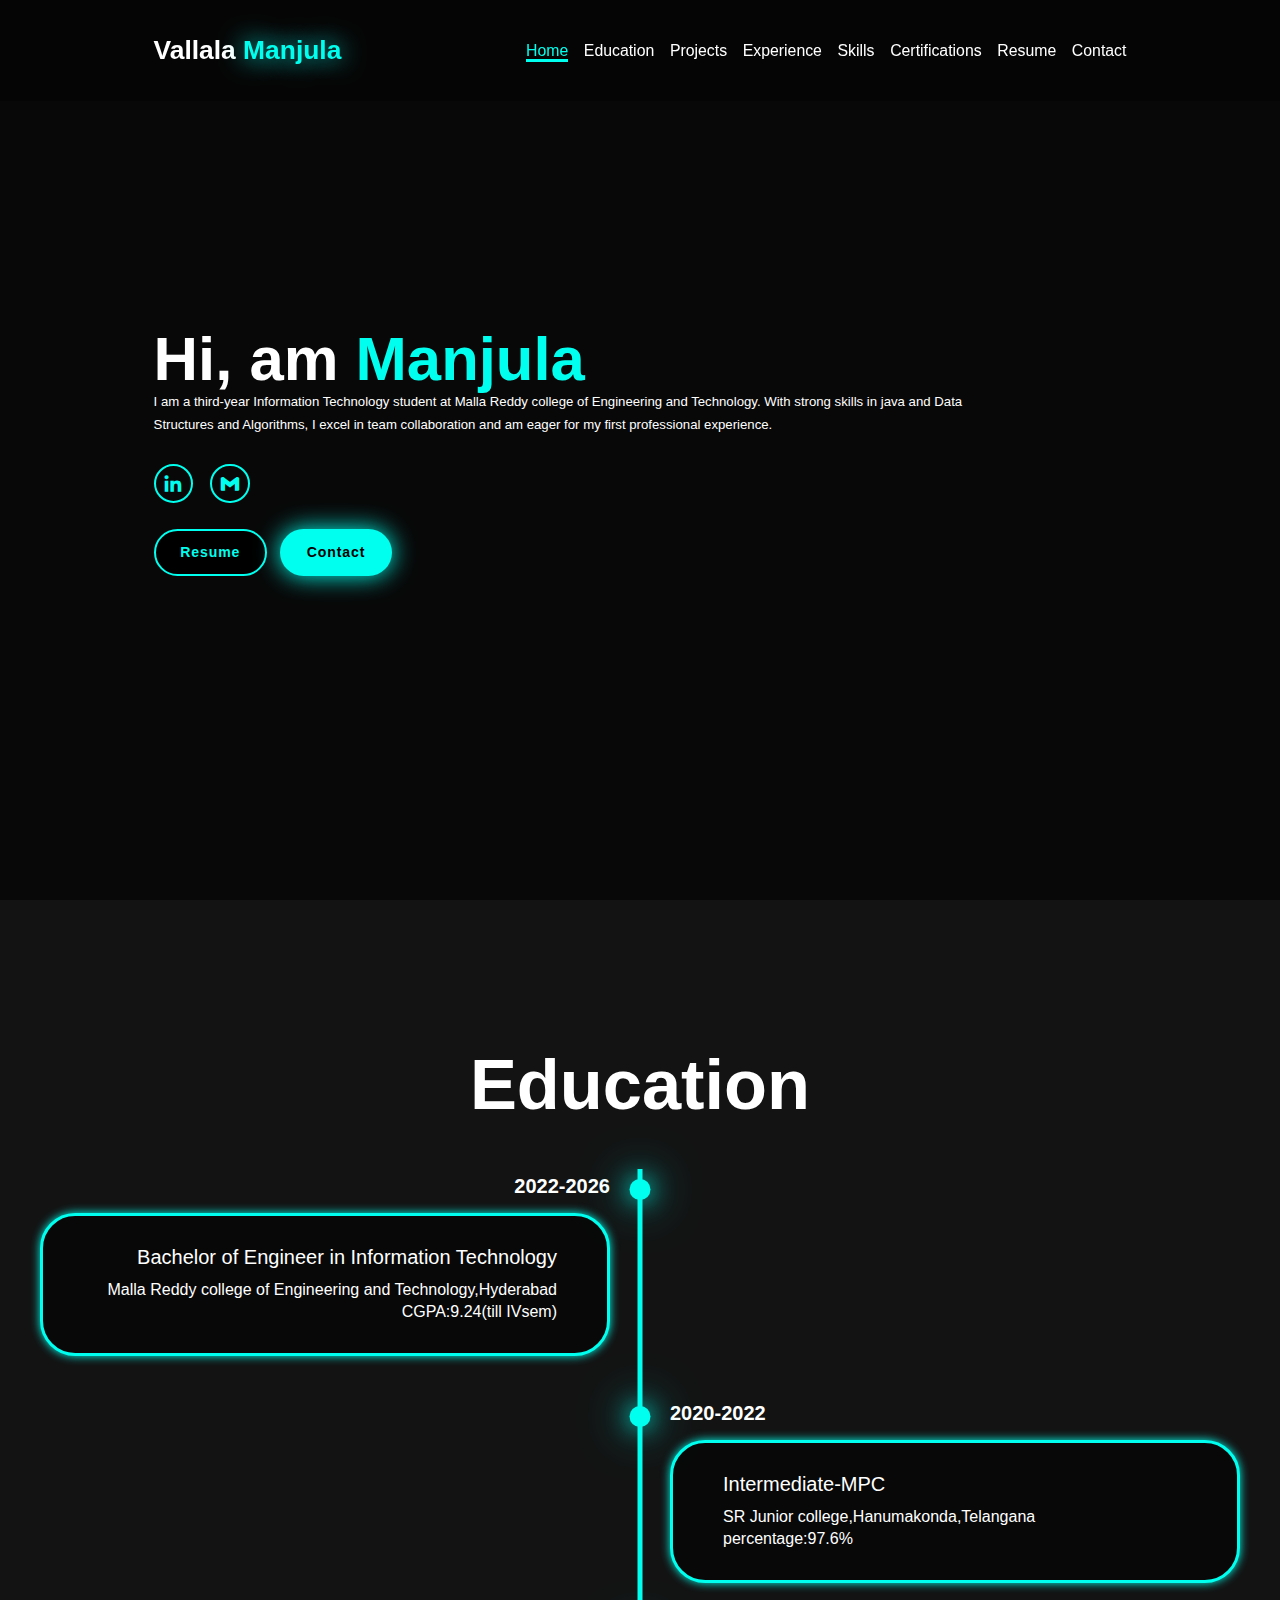
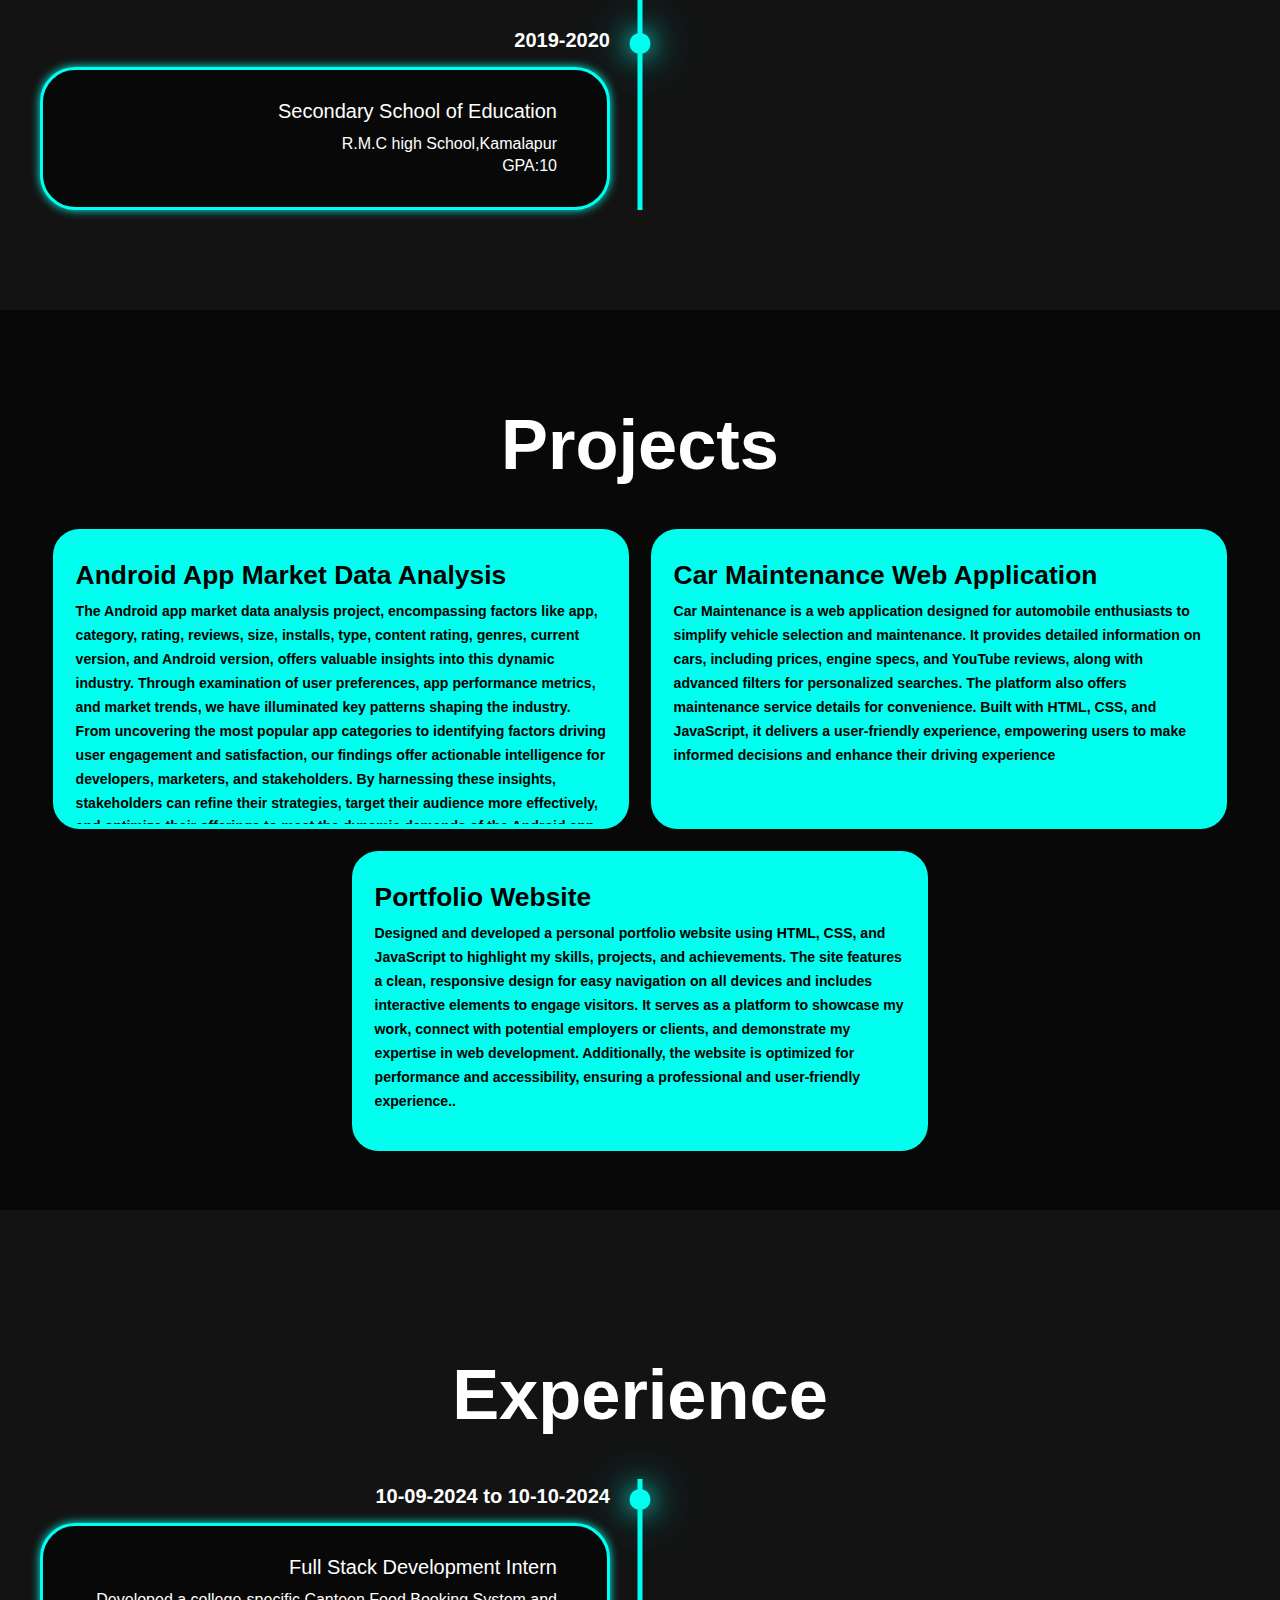
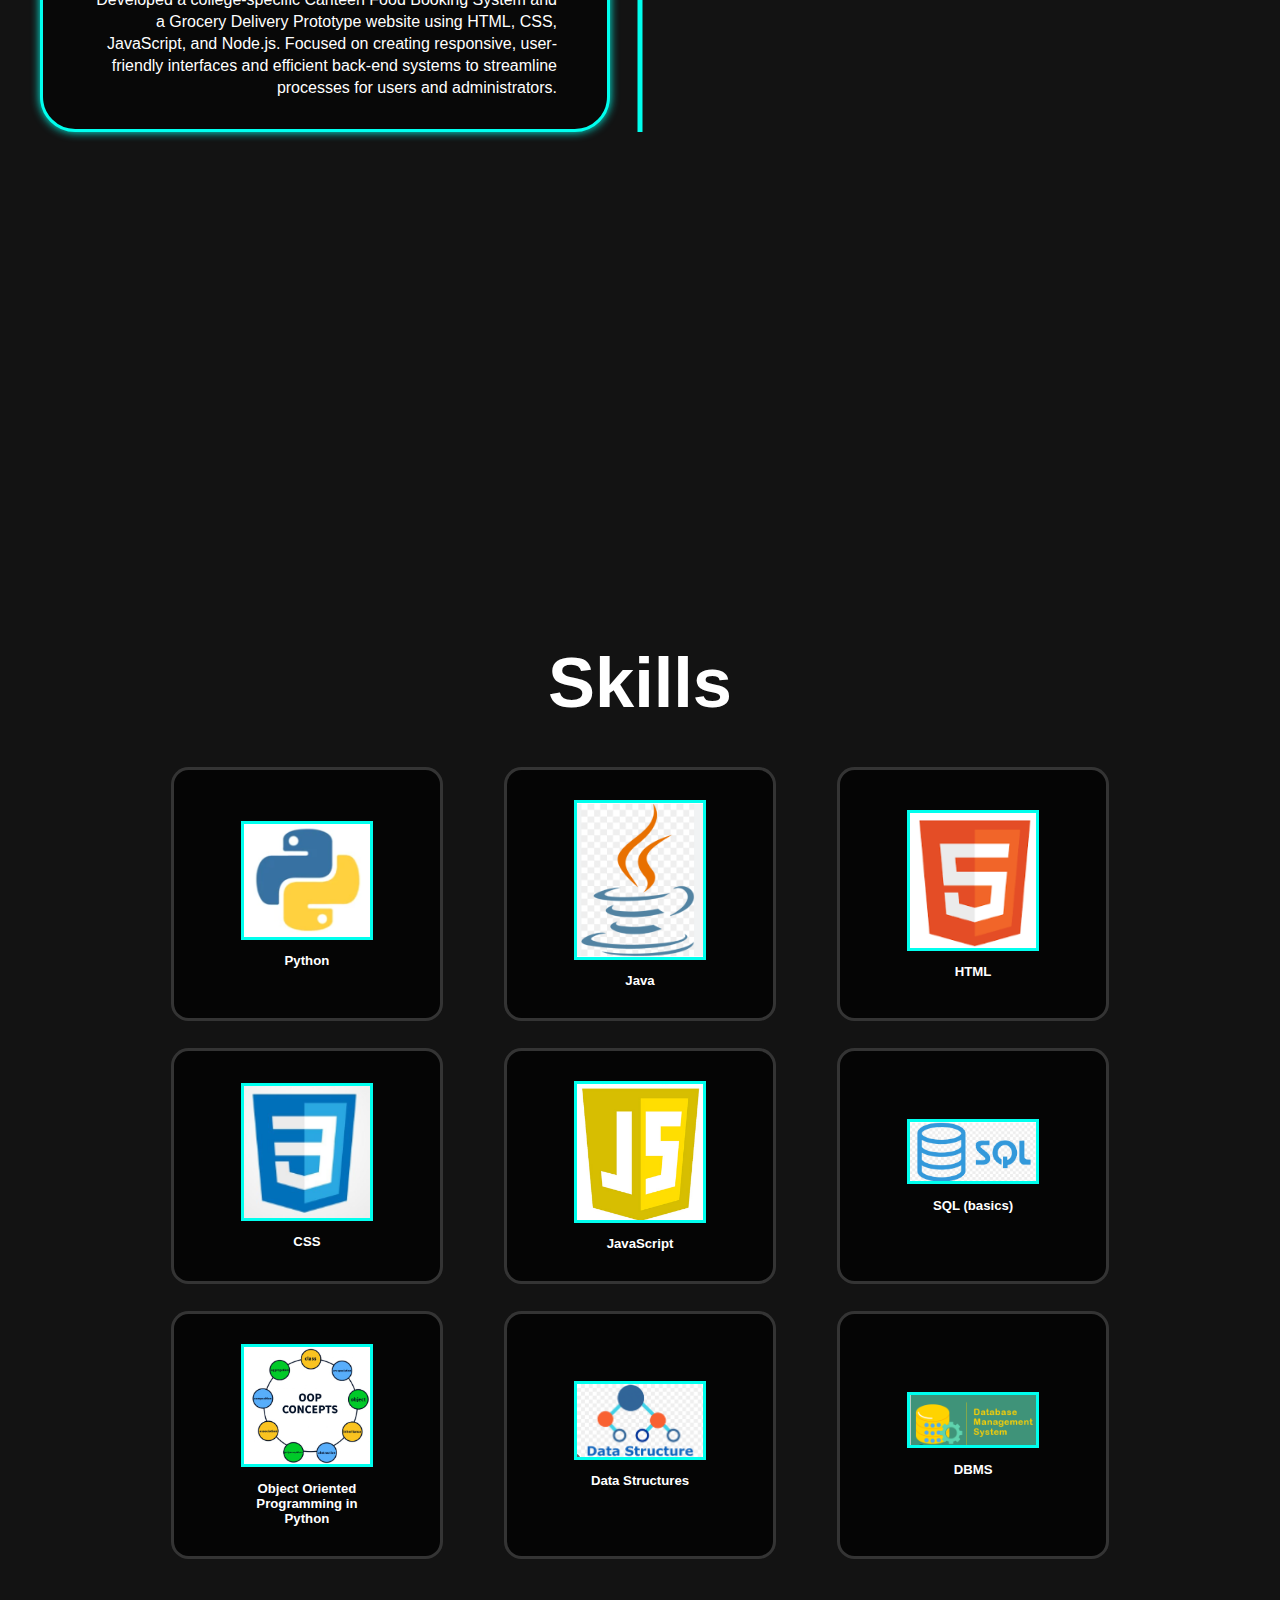
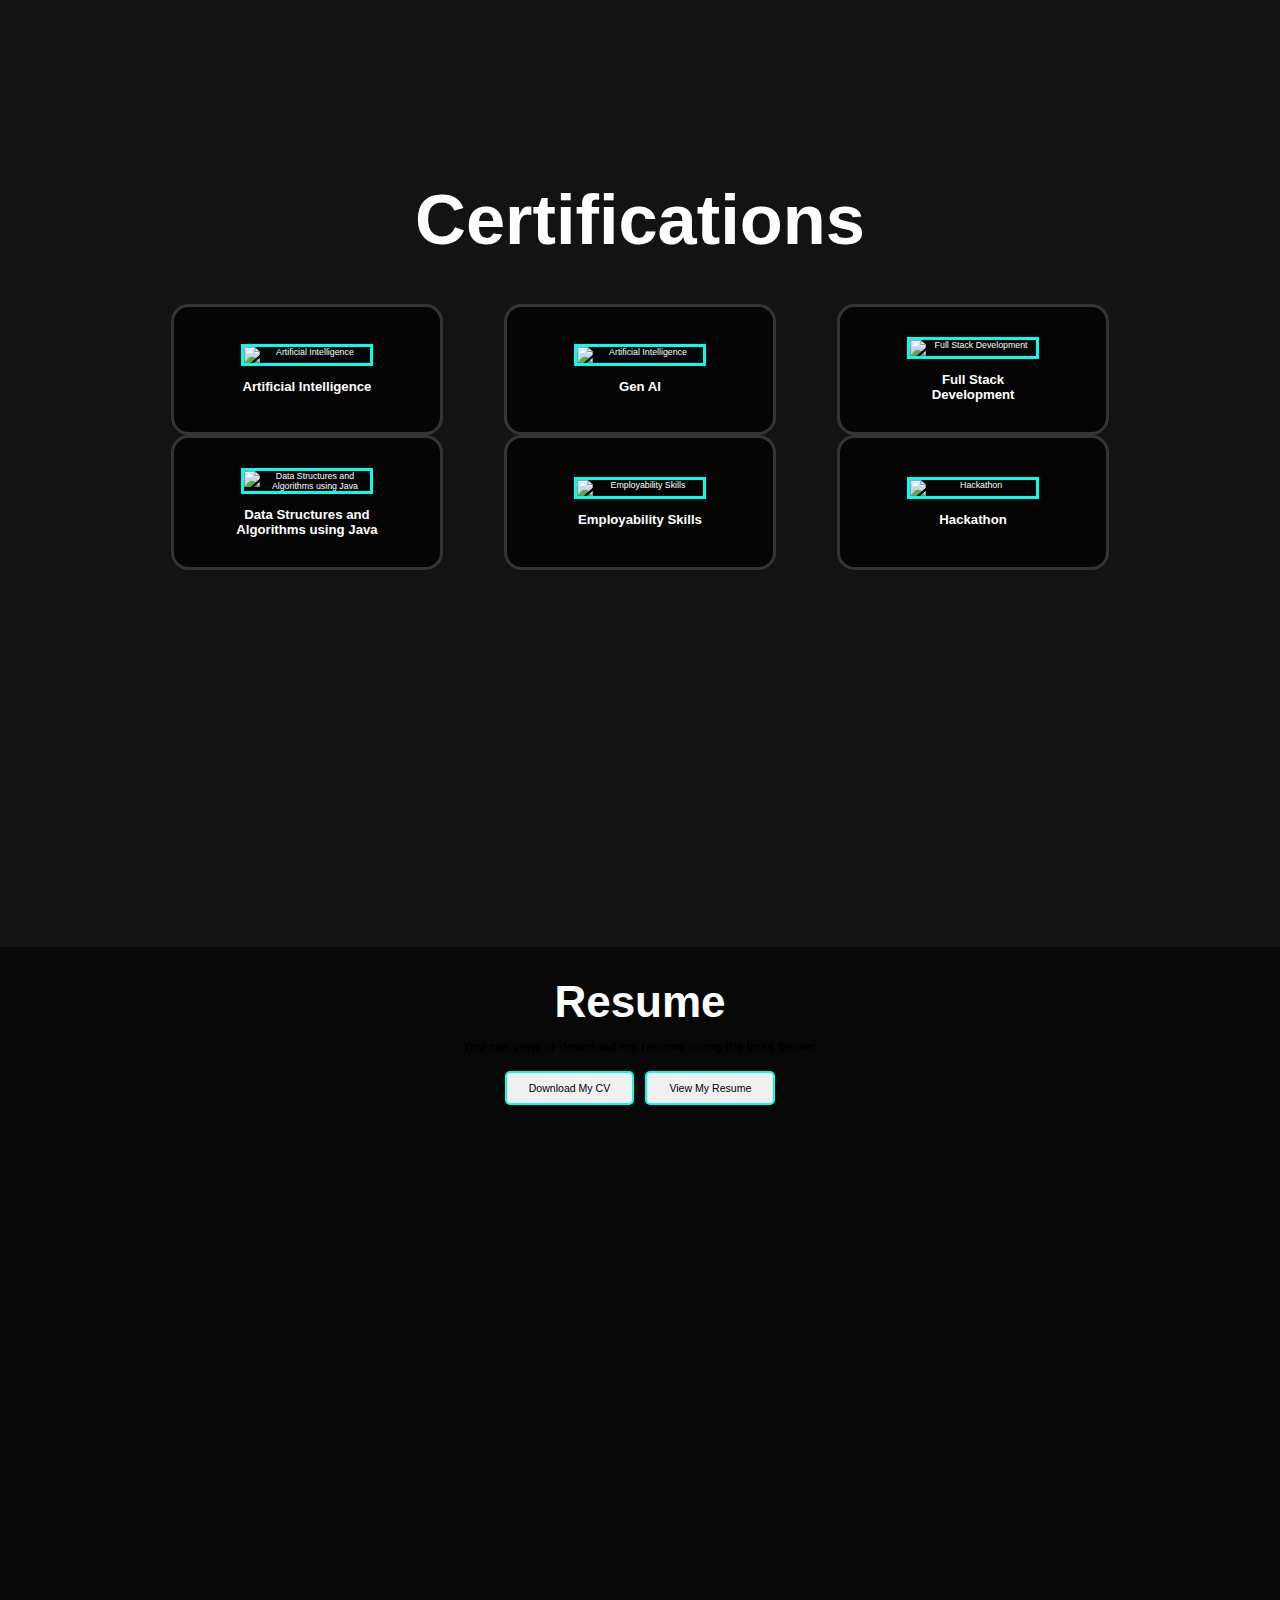
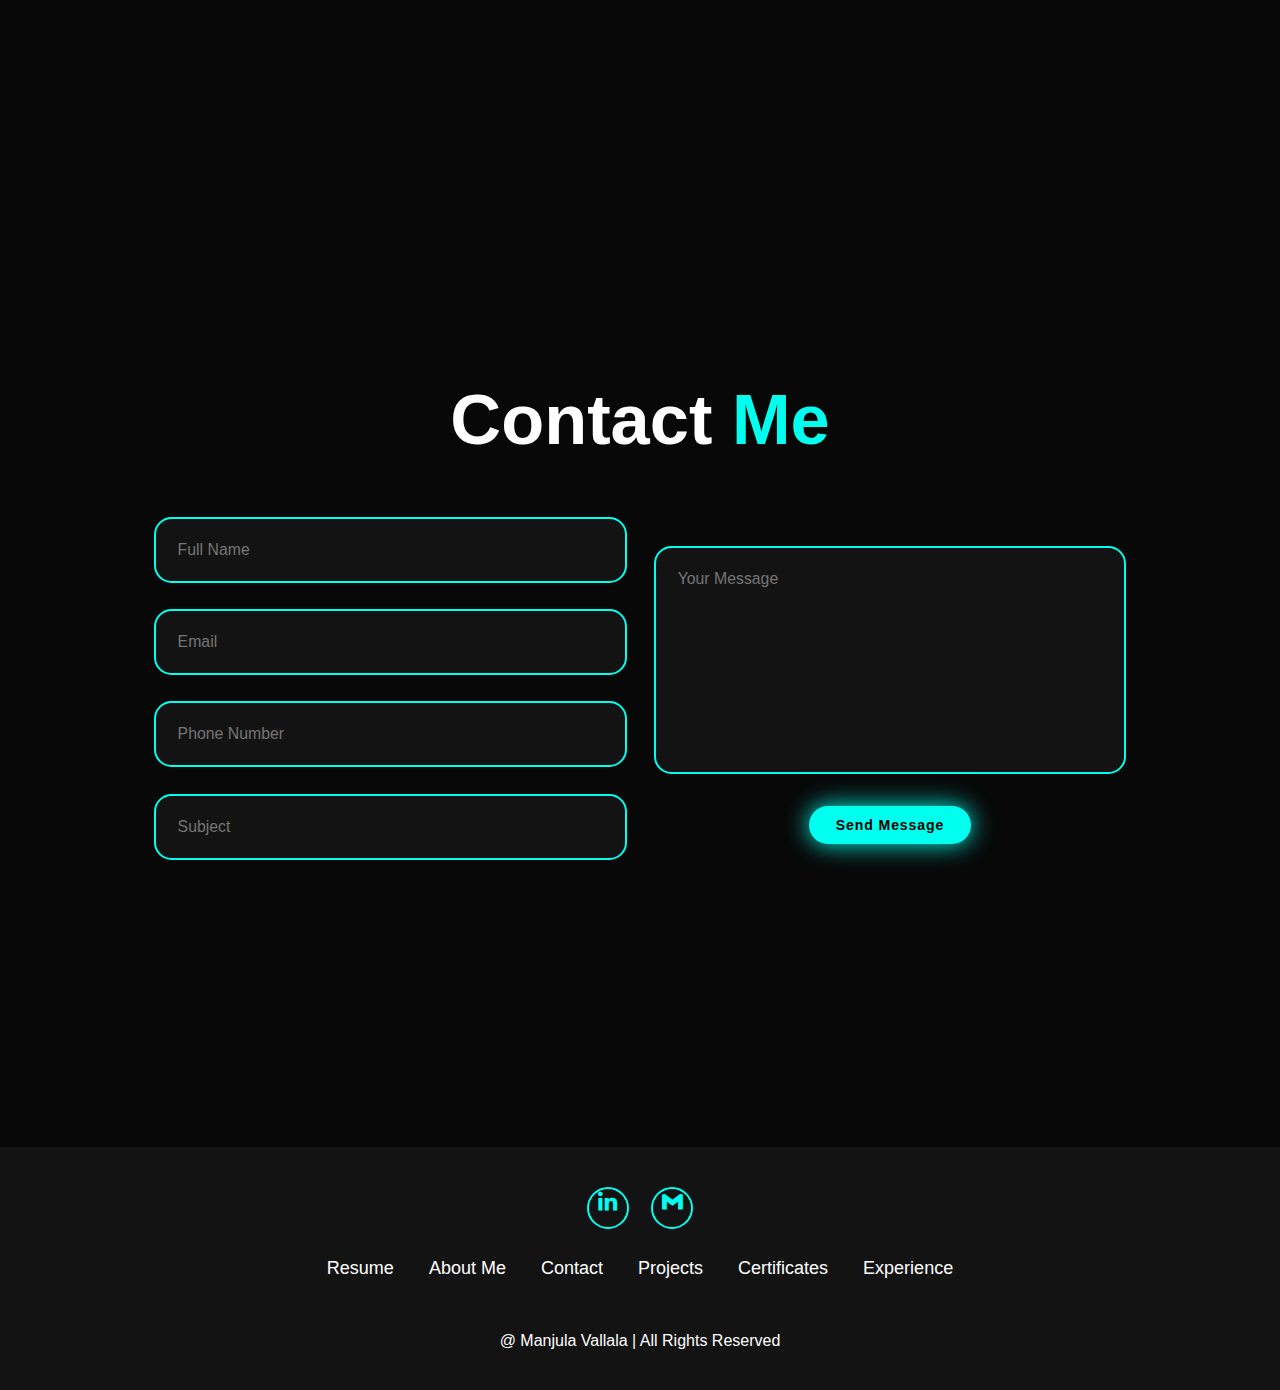
==== commit 9aaff9a0: "initial commit" ====
--- a/index.html
+++ b/index.html
@@ -51,7 +51,7 @@
                  </div>
                 </div>
                  <div class="home-img">
-                    <img src="C:\Users\Aneel\Downloads\mypic.jpg.jpg" alt="">
+                    <img src="C:\Users\Aneel\Downloads\mypic1.jpg" alt="">
                  </div>
        
 
@@ -213,29 +213,29 @@
         <h2 class="heading">Certifications</h2>
         <div class="wrapper">
             <div class="certificates-item">
-                <img src="C:\Users\Aneel\Downloads\image.jpg.png" alt="Artificial Intelligence">
+                <img src="C:\Users\Aneel\Downloads\image.jpg" alt="Artificial Intelligence">
                 <h2>Artificial Intelligence</h2>
             </div>
             <div class="certificates-item">
-                <img src="C:\Users\Aneel\Downloads\image.jpg.png" alt="Artificial Intelligence">
-                <h2>Artificial Intelligence</h2>
-            </div>
-            <div class="certificates-item">
-                <img src="C:\Users\Aneel\Downloads\image2.jpg.png" alt="Full Stack Development">
+                <img src="C:\Users\Aneel\Downloads\GenAI.jpg" alt="Artificial Intelligence">
+                <h2>Gen AI</h2>
+            </div>
+            <div class="certificates-item">
+                <img src="C:\Users\Aneel\Downloads\image2.jpg" alt="Full Stack Development">
                 <h2>Full Stack Development</h2>
             </div>
         </div>
         <div class="wrapper">
             <div class="certificates-item">
-                <img src="C:\Users\Aneel\Downloads\java.jpg.png" alt="Data Structures and Algorithms using Java">
+                <img src="C:\Users\Aneel\Downloads\java.jpg" alt="Data Structures and Algorithms using Java">
                 <h2>Data Structures and Algorithms using Java</h2>
             </div>
             <div class="certificates-item">
-                <img src="C:\Users\Aneel\Downloads\image3.png" alt="Employability Skills">
+                <img src="C:\Users\Aneel\Downloads\image3.jpg" alt="Employability Skills">
                 <h2>Employability Skills</h2>
             </div>
             <div class="certificates-item">
-                <img src="C:\Users\Aneel\Downloads\image4.png" alt="Hackathon">
+                <img src="C:\Users\Aneel\Downloads\image4.jpg" alt="Hackathon">
                 <h2>Hackathon</h2>
             </div>
         </div>
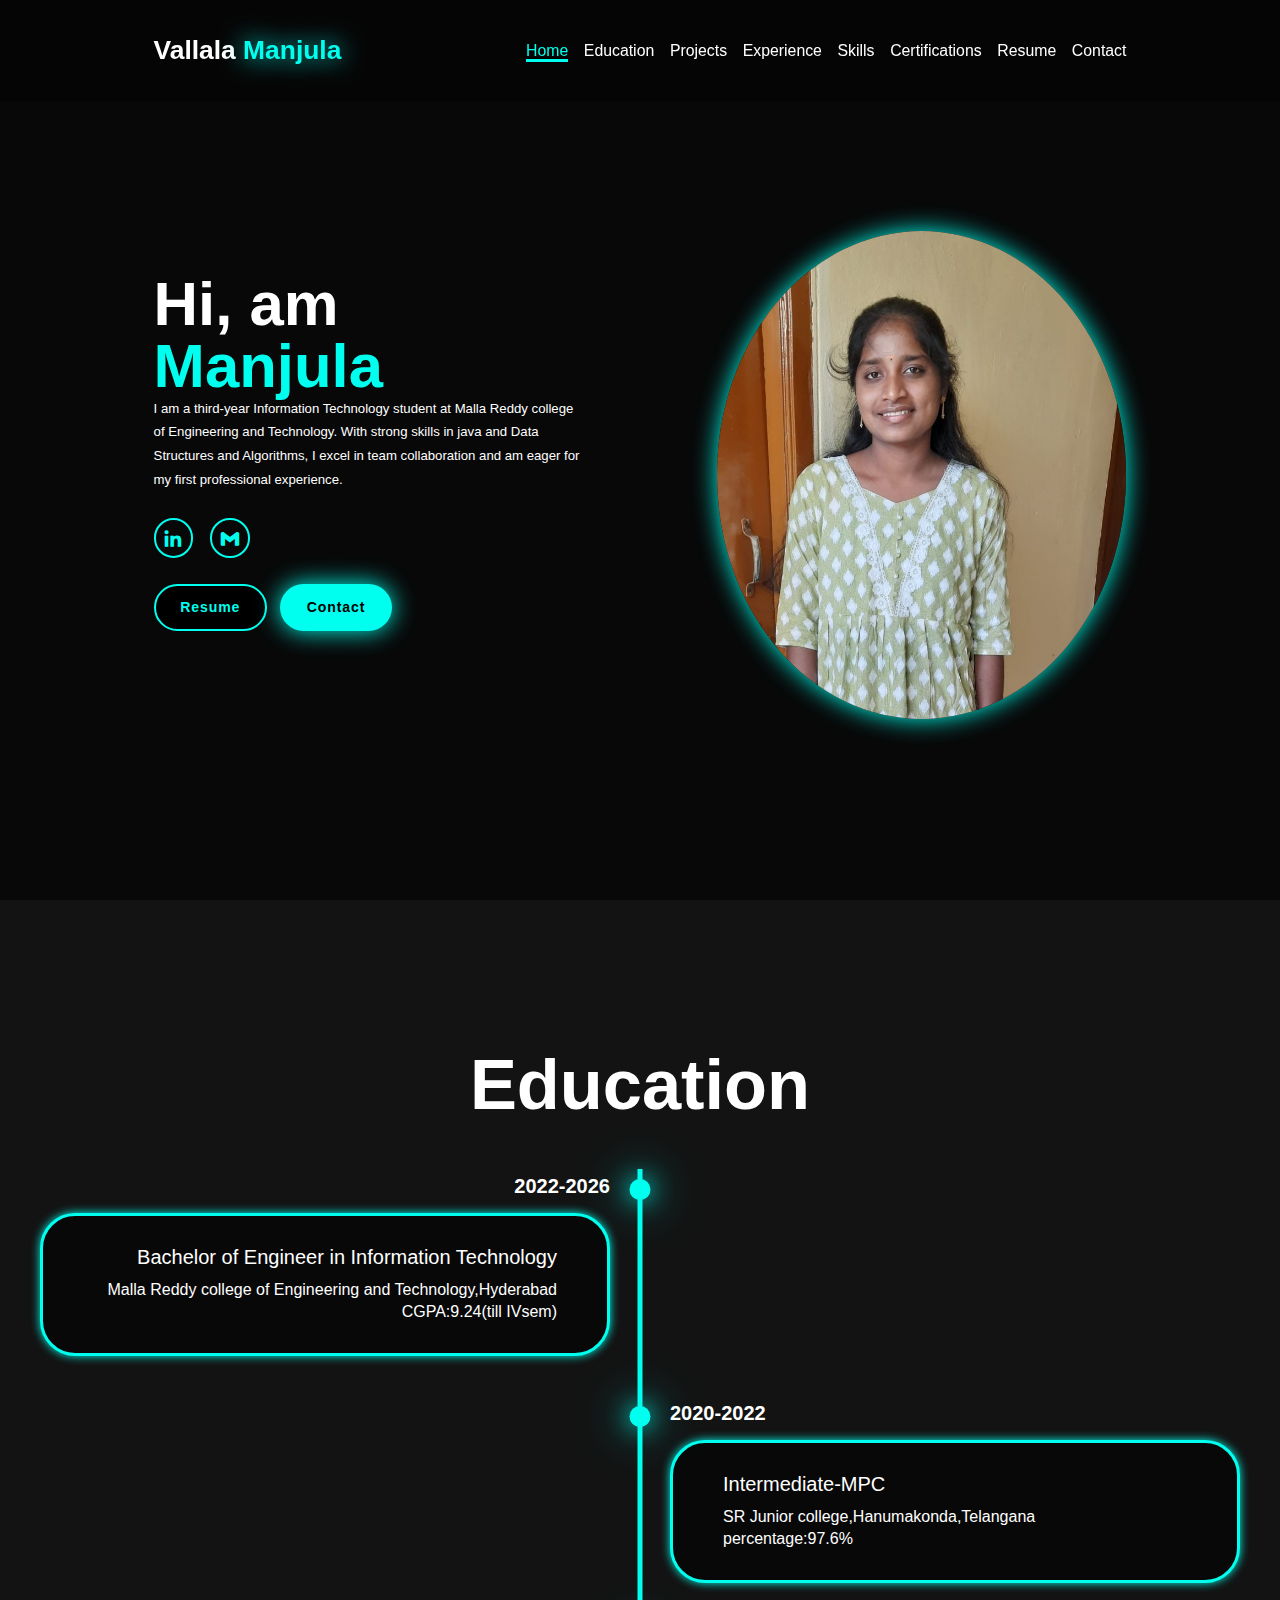
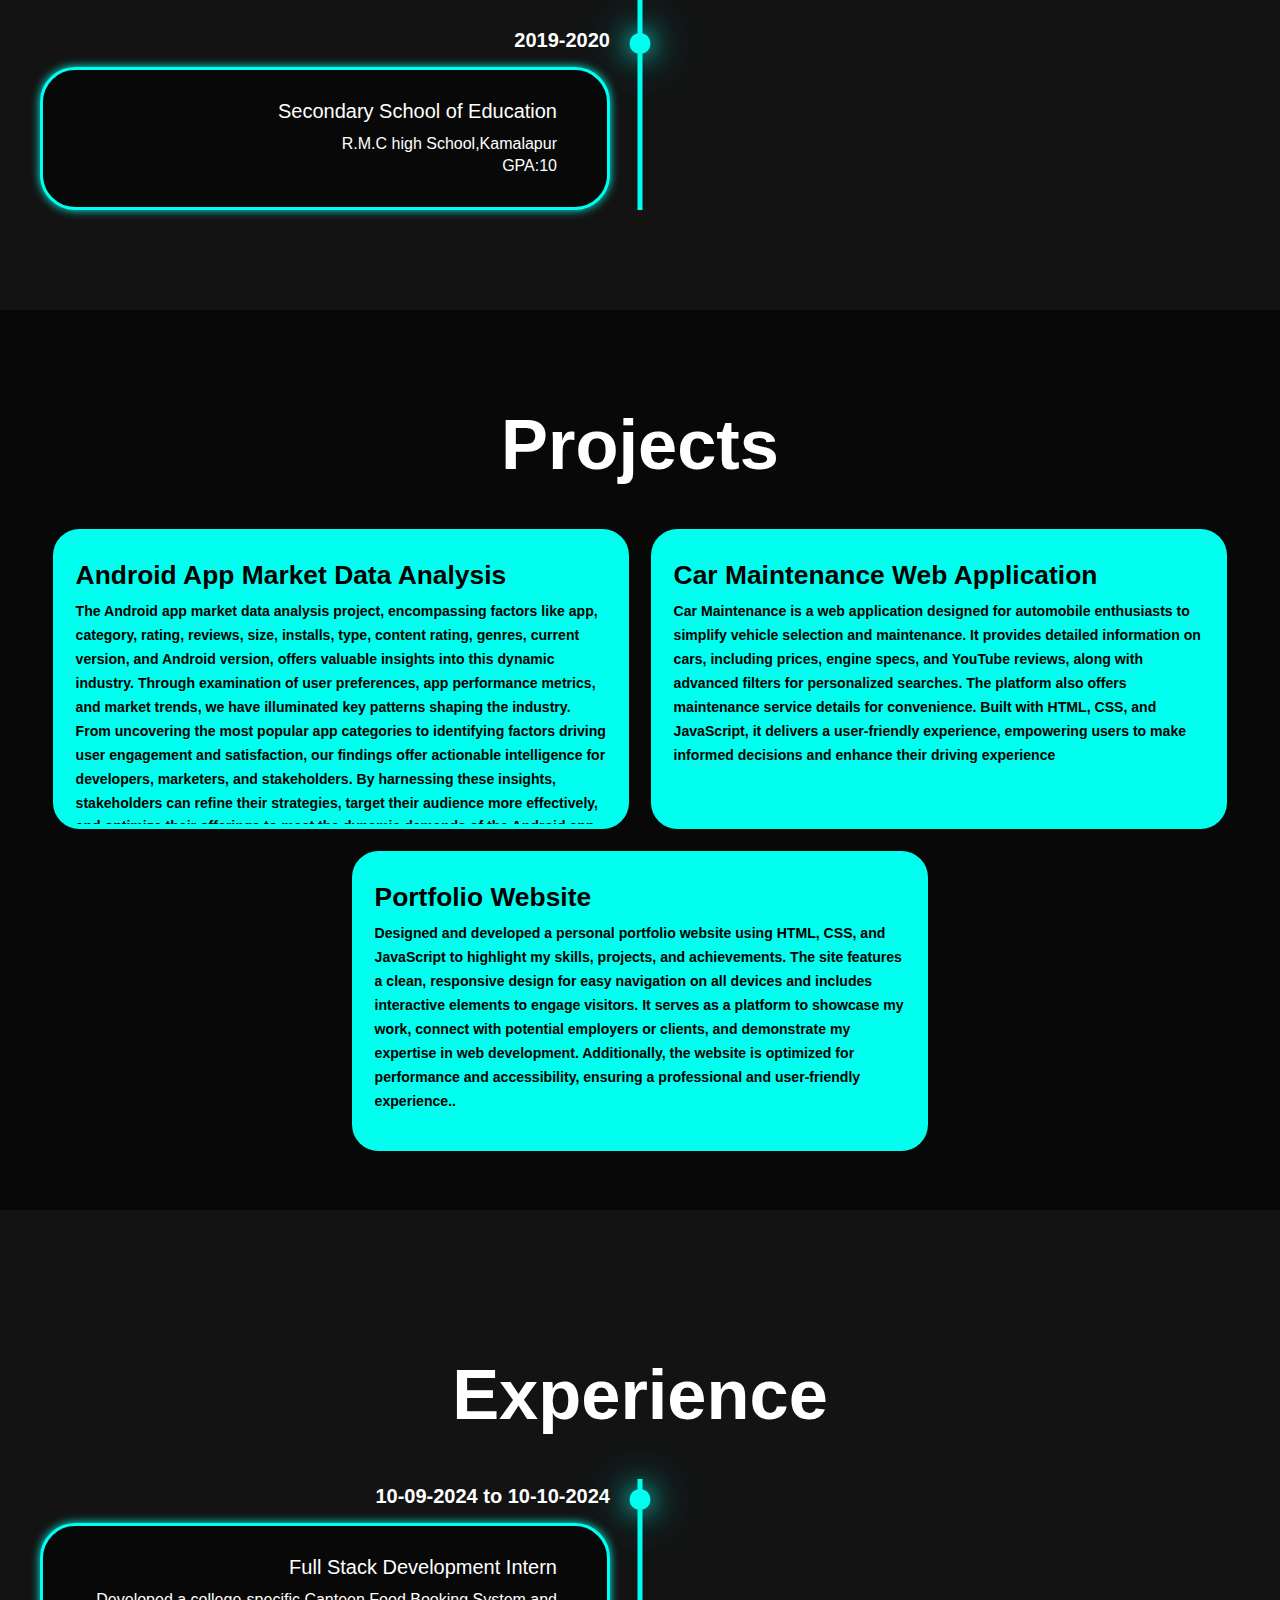
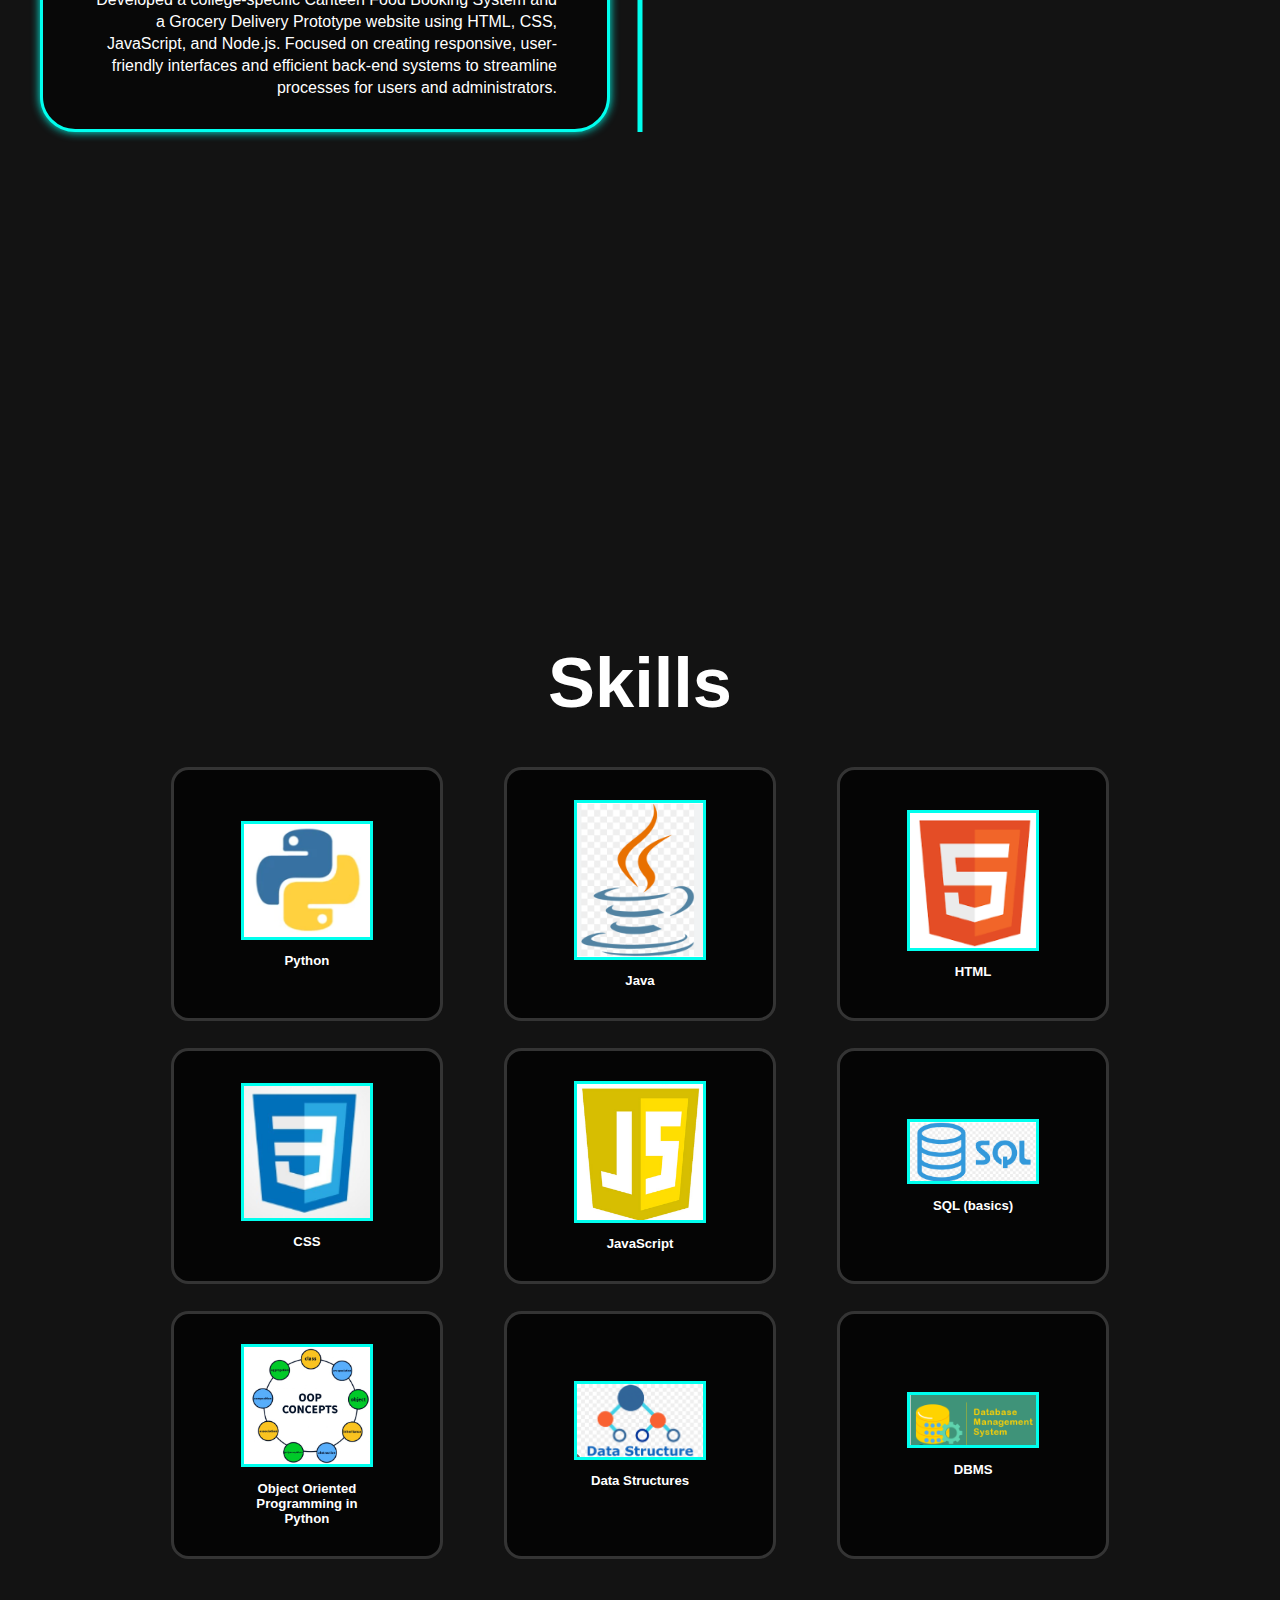
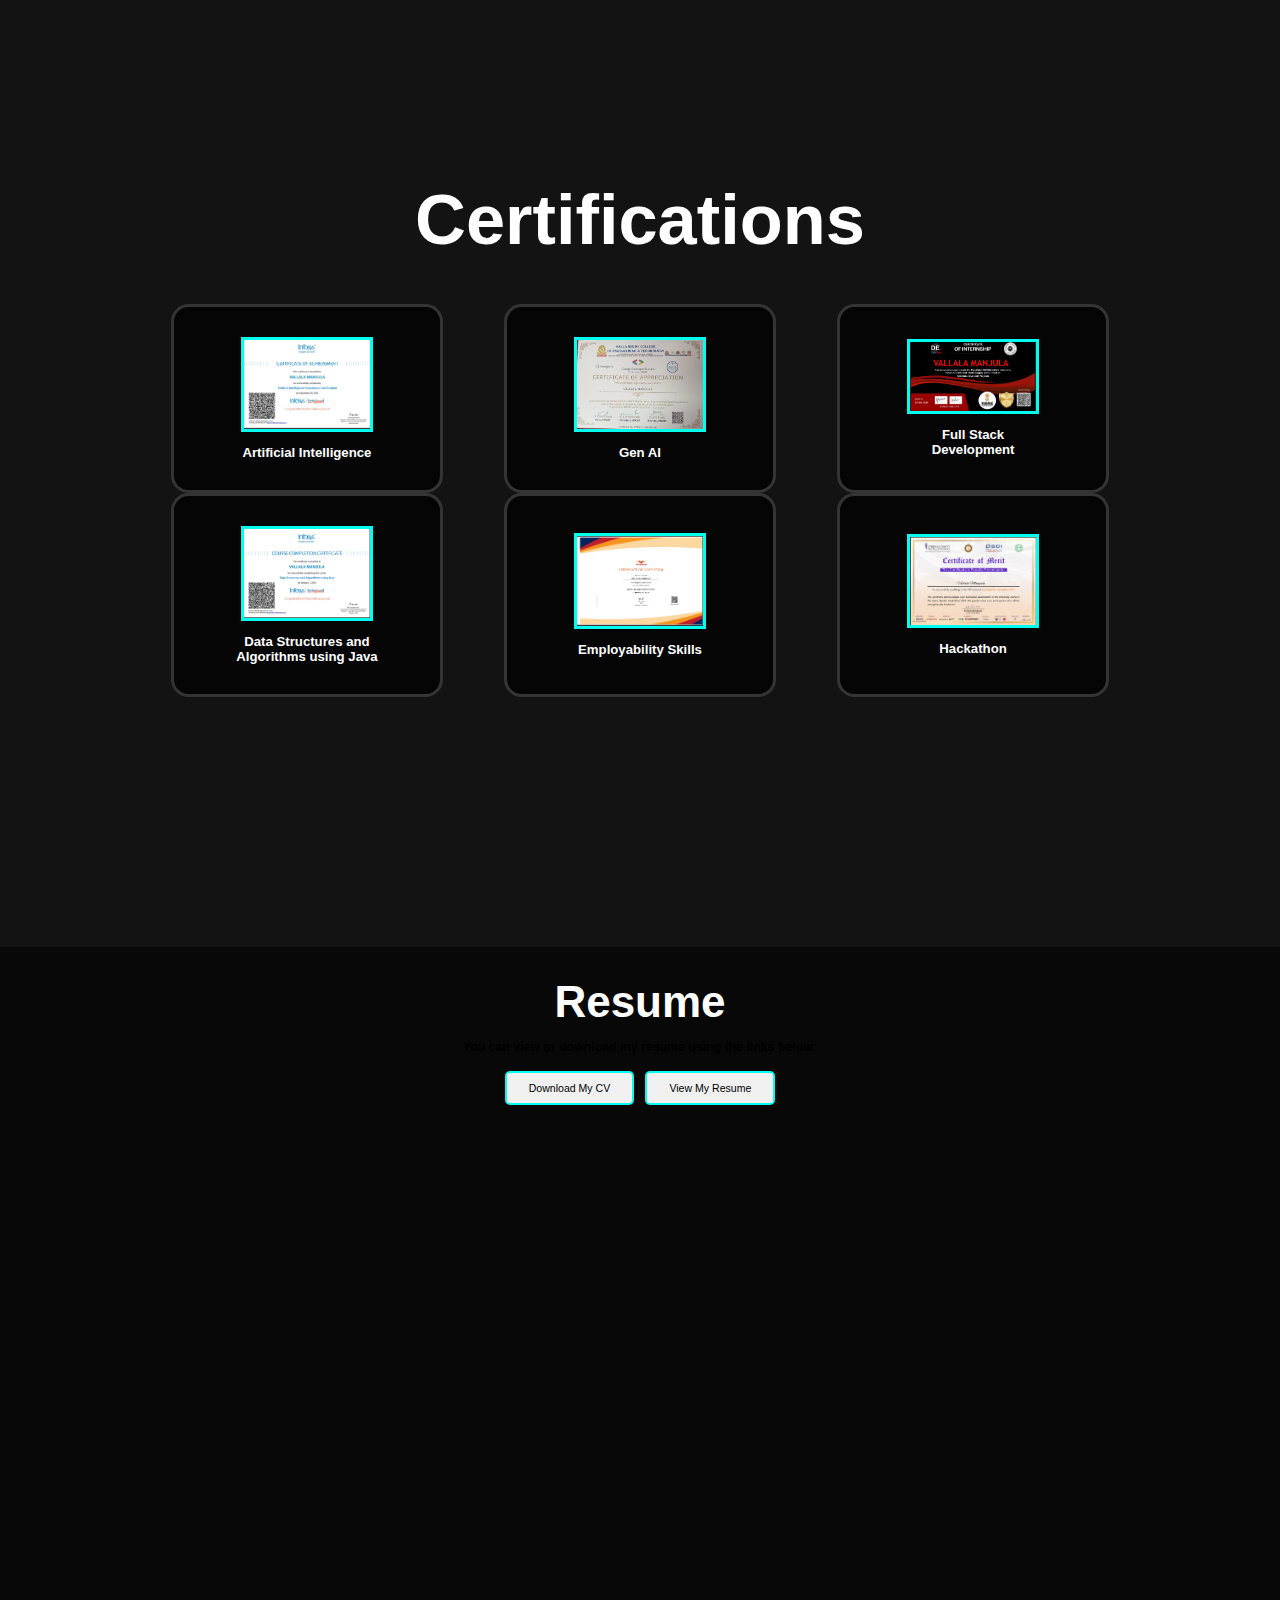
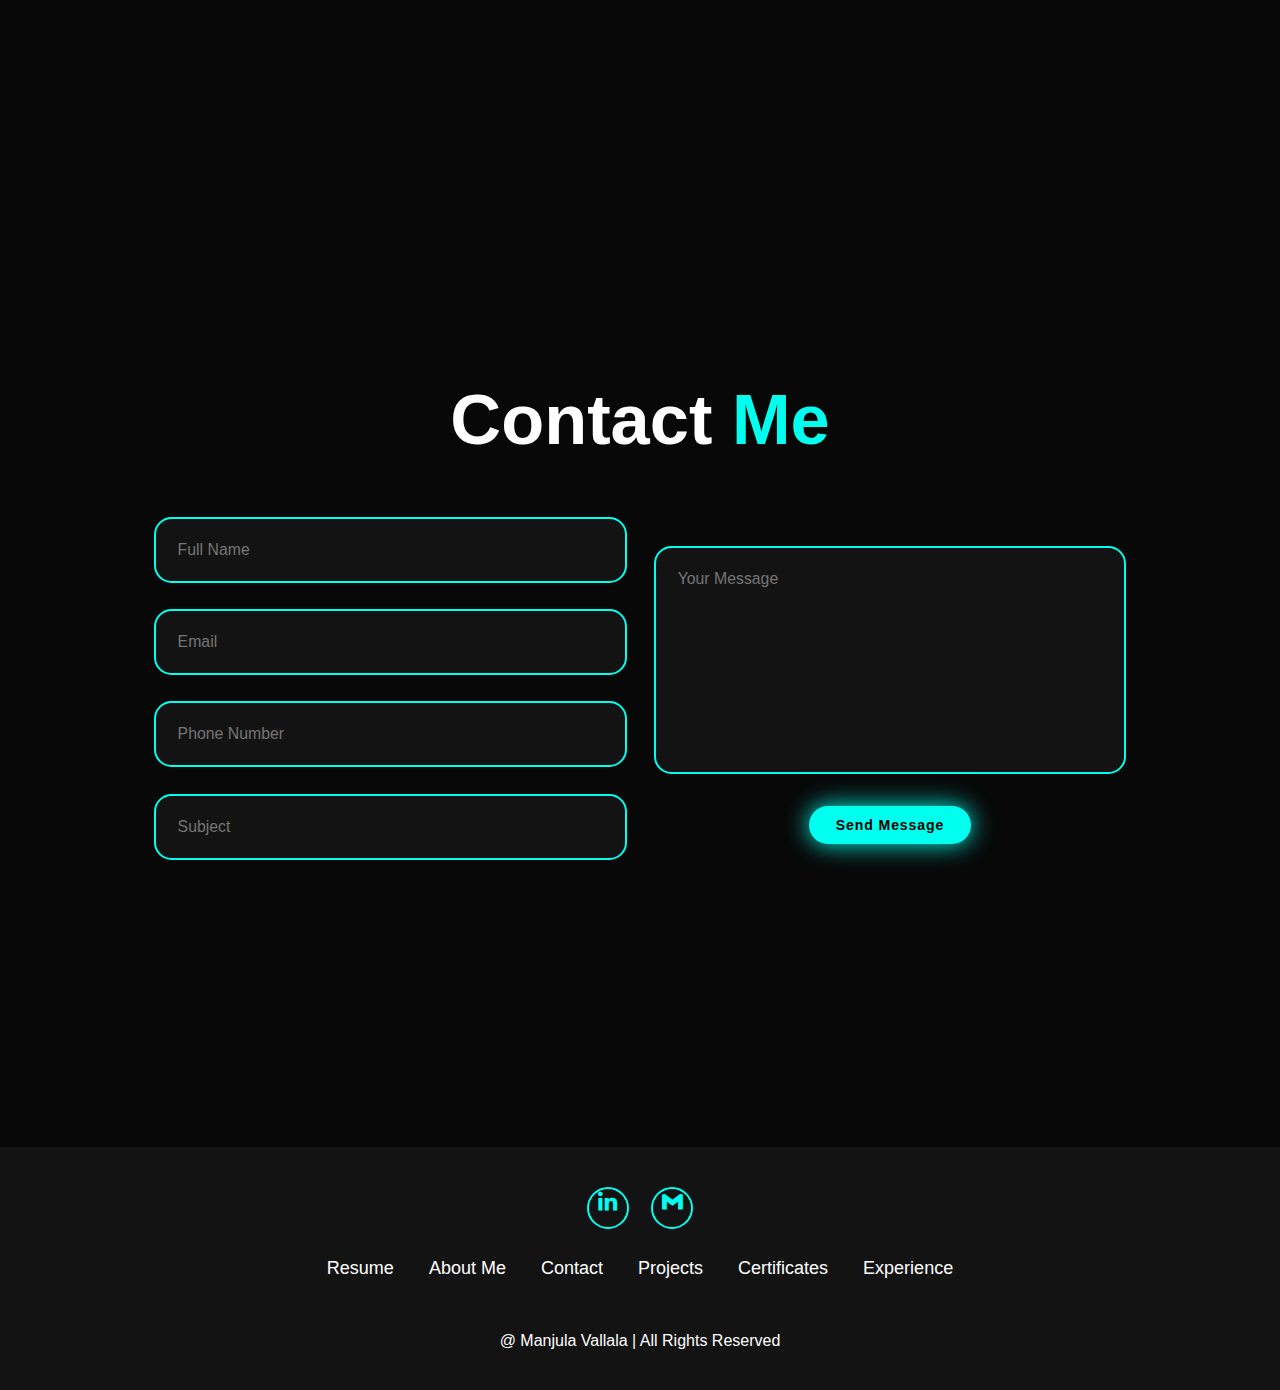
==== commit 62b18eeb: "Update index.html" ====
--- a/index.html
+++ b/index.html
@@ -51,7 +51,7 @@
                  </div>
                 </div>
                  <div class="home-img">
-                    <img src="C:\Users\Aneel\Downloads\mypic1.jpg" alt="">
+                    <img src="mypic1.jpg" alt="">
                  </div>
        
 
@@ -213,29 +213,29 @@
         <h2 class="heading">Certifications</h2>
         <div class="wrapper">
             <div class="certificates-item">
-                <img src="C:\Users\Aneel\Downloads\image.jpg" alt="Artificial Intelligence">
+                <img src="image.jpg" alt="Artificial Intelligence">
                 <h2>Artificial Intelligence</h2>
             </div>
             <div class="certificates-item">
-                <img src="C:\Users\Aneel\Downloads\GenAI.jpg" alt="Artificial Intelligence">
+                <img src="GenAI.jpg" alt="Artificial Intelligence">
                 <h2>Gen AI</h2>
             </div>
             <div class="certificates-item">
-                <img src="C:\Users\Aneel\Downloads\image2.jpg" alt="Full Stack Development">
+                <img src="image2.jpg" alt="Full Stack Development">
                 <h2>Full Stack Development</h2>
             </div>
         </div>
         <div class="wrapper">
             <div class="certificates-item">
-                <img src="C:\Users\Aneel\Downloads\java.jpg" alt="Data Structures and Algorithms using Java">
+                <img src="java.jpg" alt="Data Structures and Algorithms using Java">
                 <h2>Data Structures and Algorithms using Java</h2>
             </div>
             <div class="certificates-item">
-                <img src="C:\Users\Aneel\Downloads\image3.jpg" alt="Employability Skills">
+                <img src="image3.jpg" alt="Employability Skills">
                 <h2>Employability Skills</h2>
             </div>
             <div class="certificates-item">
-                <img src="C:\Users\Aneel\Downloads\image4.jpg" alt="Hackathon">
+                <img src="image4.jpg" alt="Hackathon">
                 <h2>Hackathon</h2>
             </div>
         </div>
@@ -316,4 +316,4 @@
 
     
 </body>
-</html>+</html>
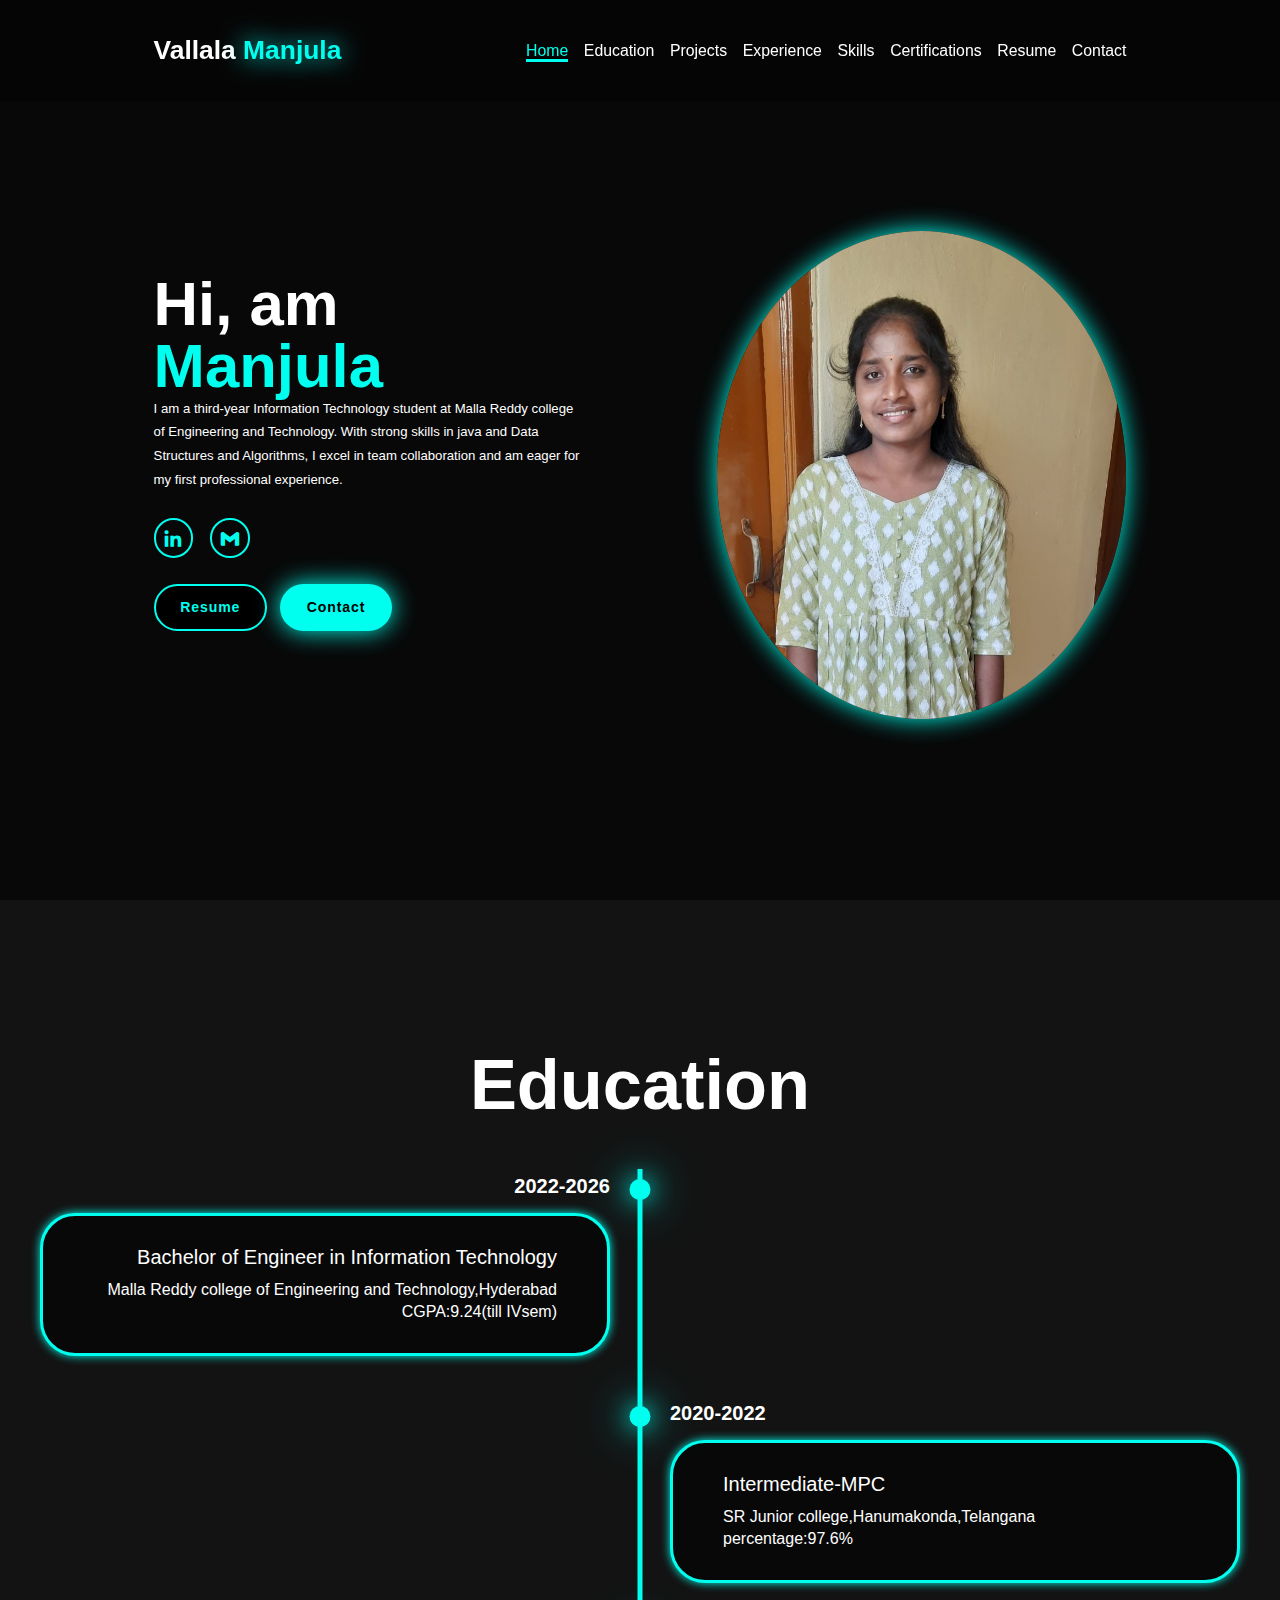
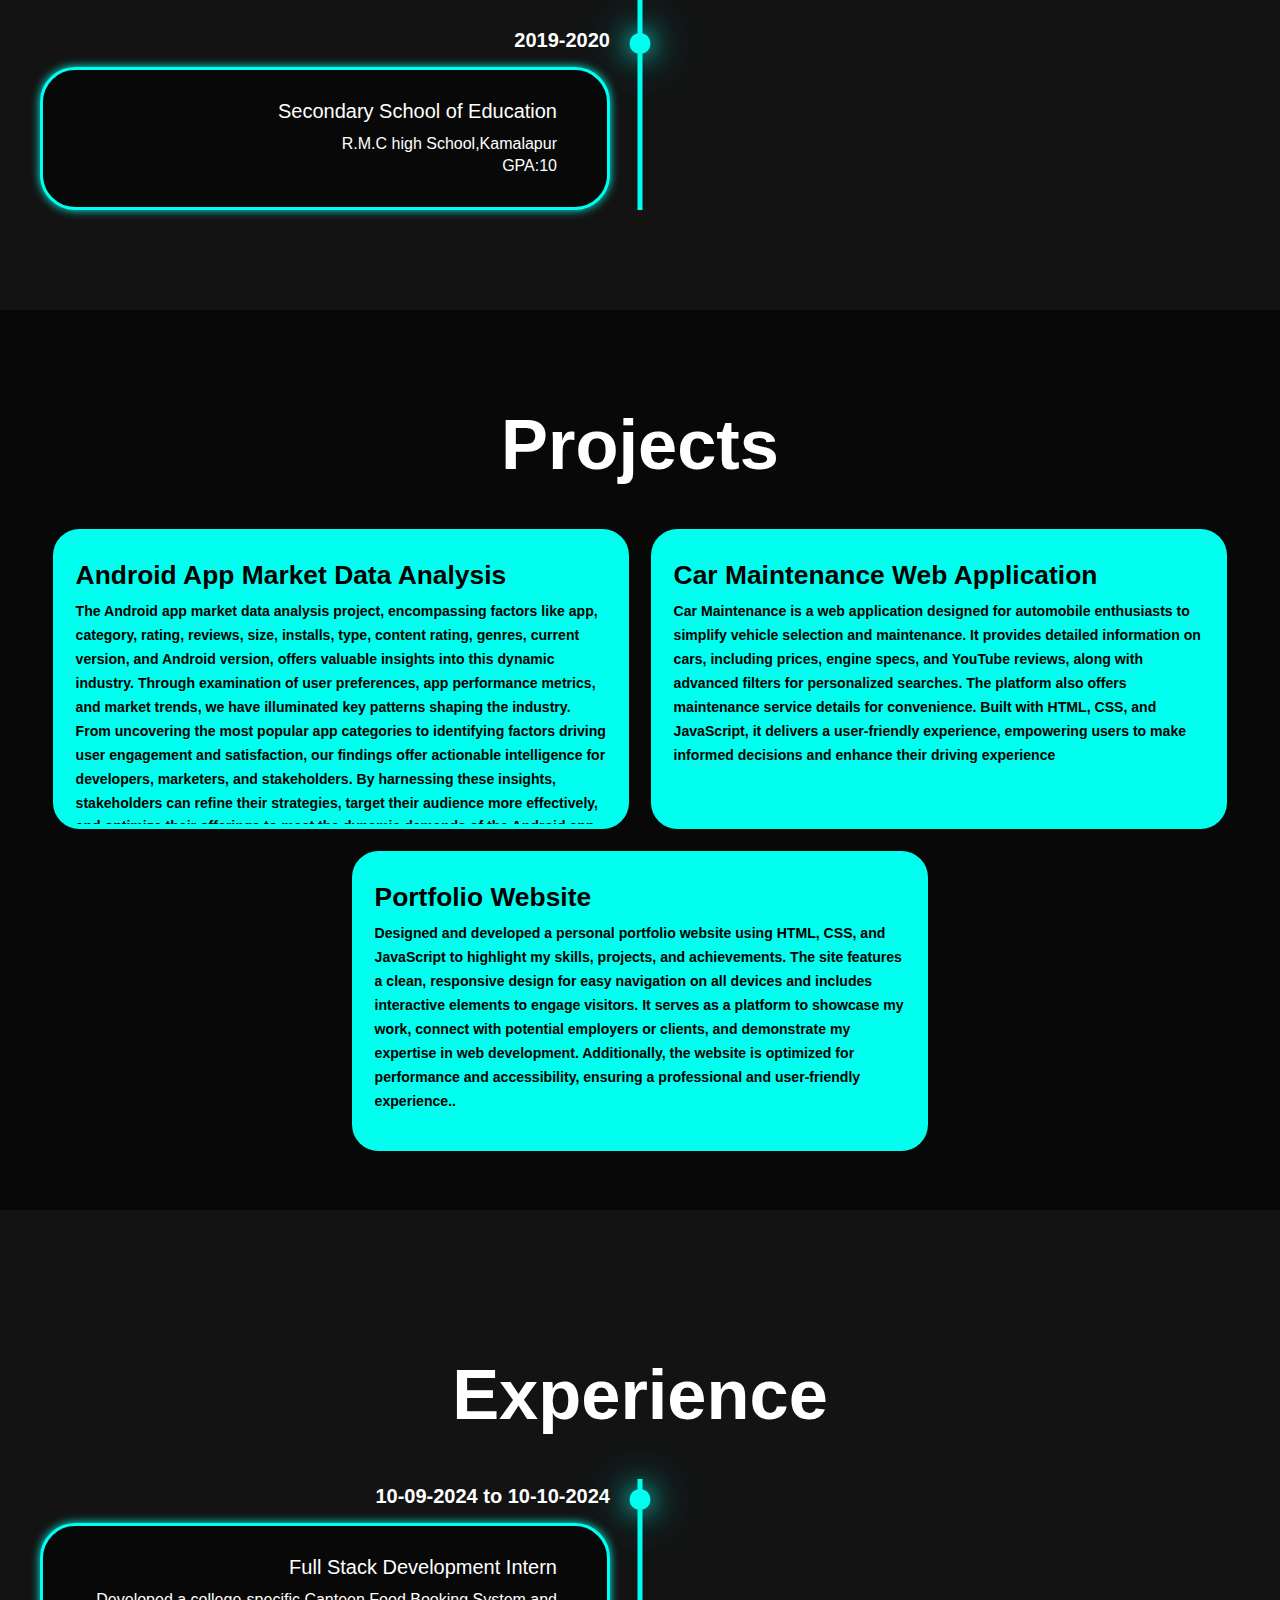
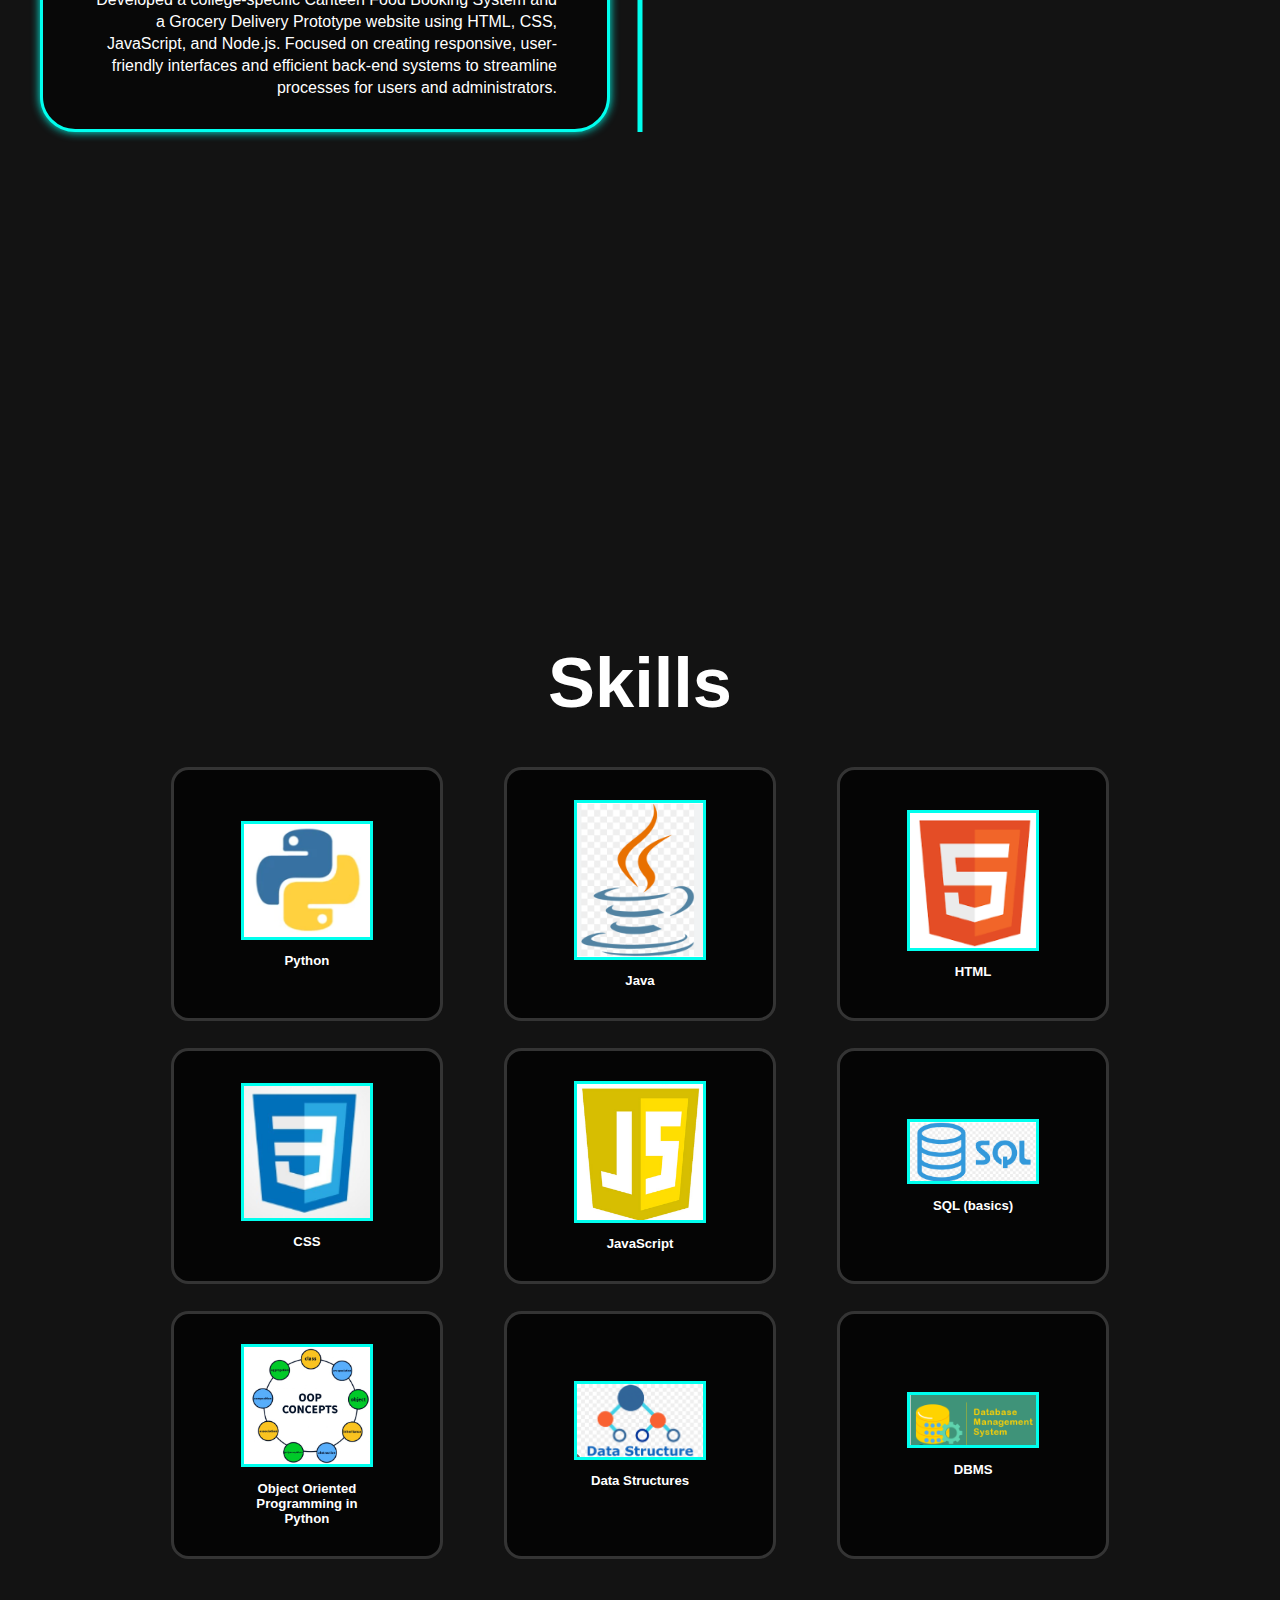
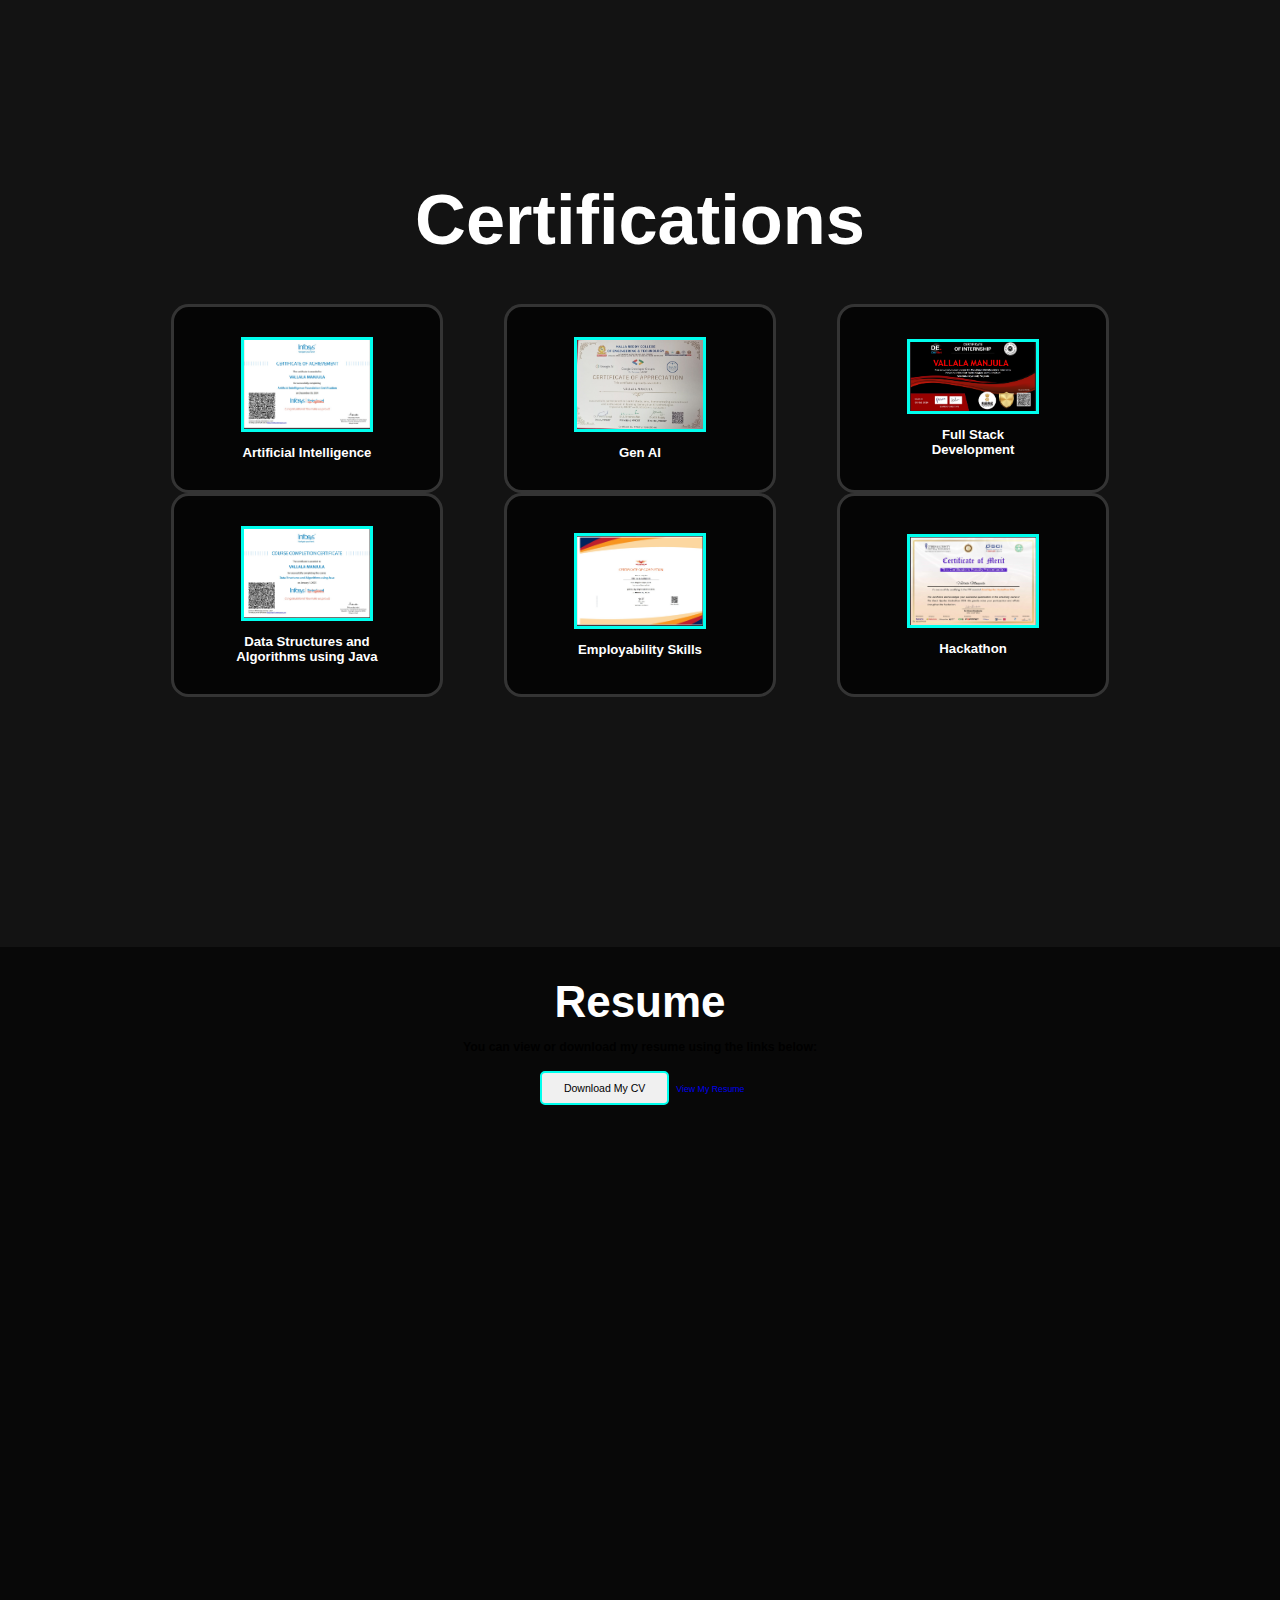
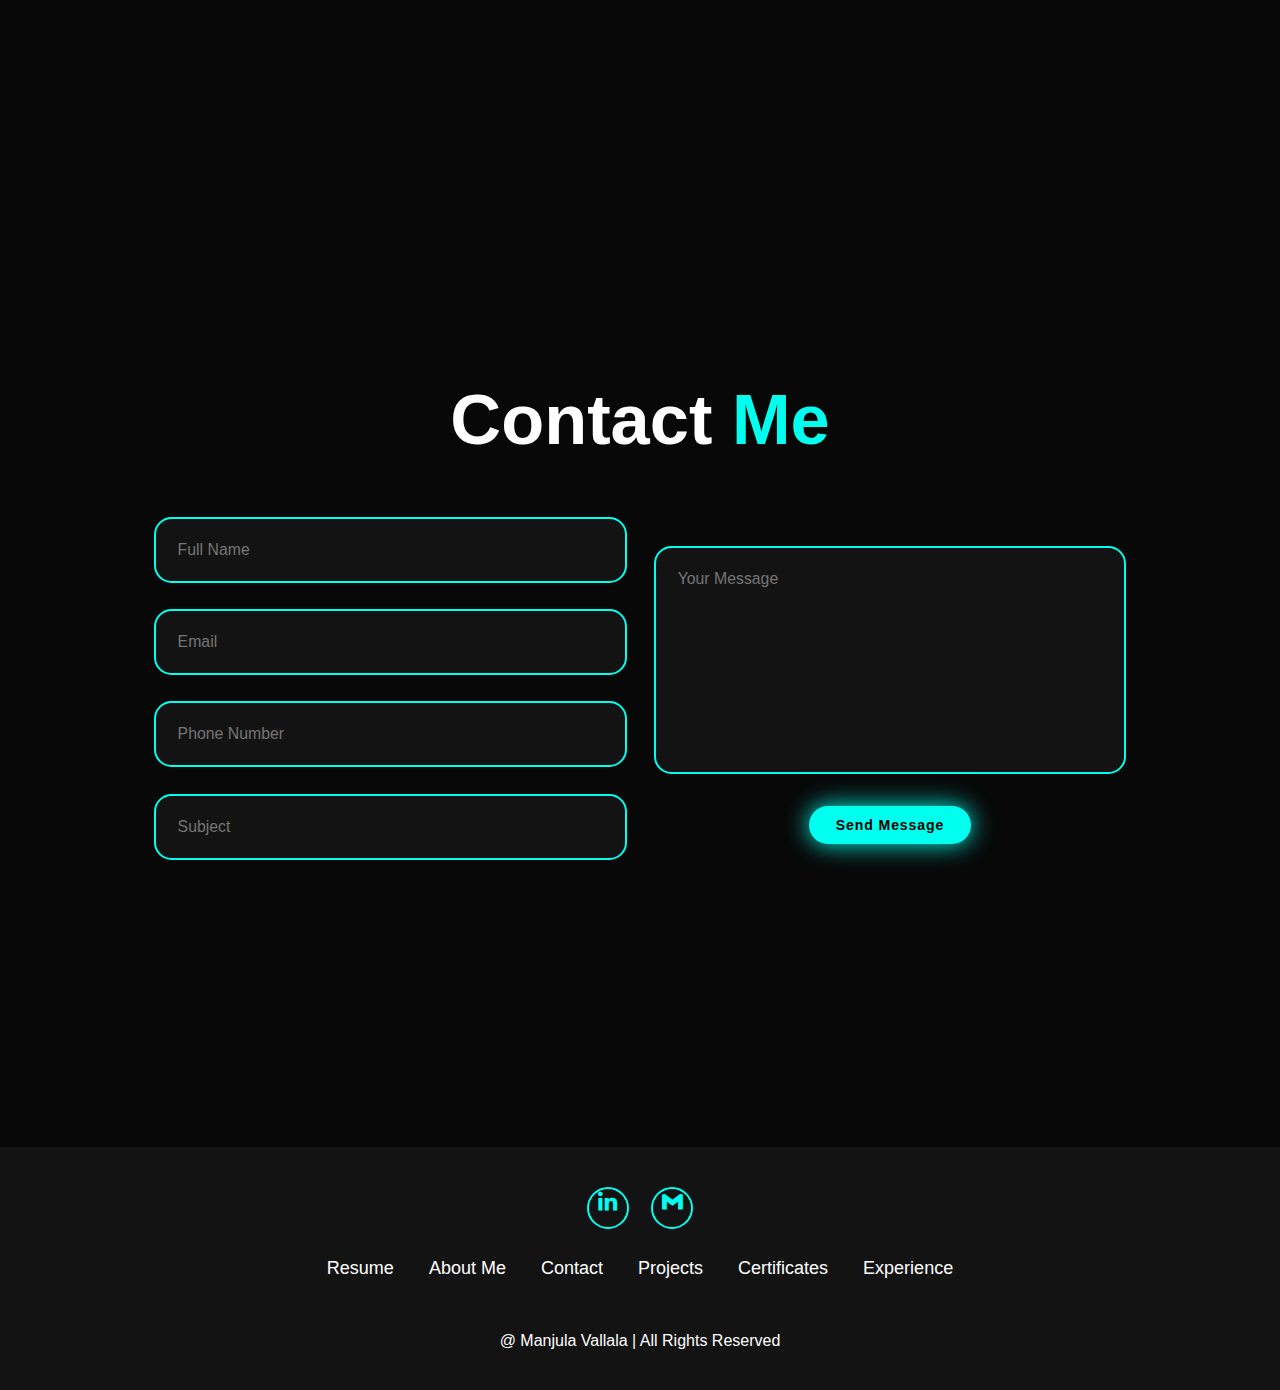
==== commit b1f64022: "Update index.html" ====
--- a/index.html
+++ b/index.html
@@ -250,7 +250,7 @@
             You can view or download my resume using the links below:
         </p>
         <a href="https://drive.google.com/file/d/1IQC46RkPGbgfpC_NzqS2l2yLyjUPOpI4/view?usp=sharing" class="resume-button">Download My CV</a>
-        <a href="file:///C:/Users/Aneel/Downloads/Manjula_Vallala_Resume1.pdf" class="resume-button" target="_blank">View My Resume</a>
+        <a href="https://drive.google.com/file/d/1IQC46RkPGbgfpC_NzqS2l2yLyjUPOpI4/view?usp=sharing" target="_blank">View My Resume</a>
     </div>
 </section>
 
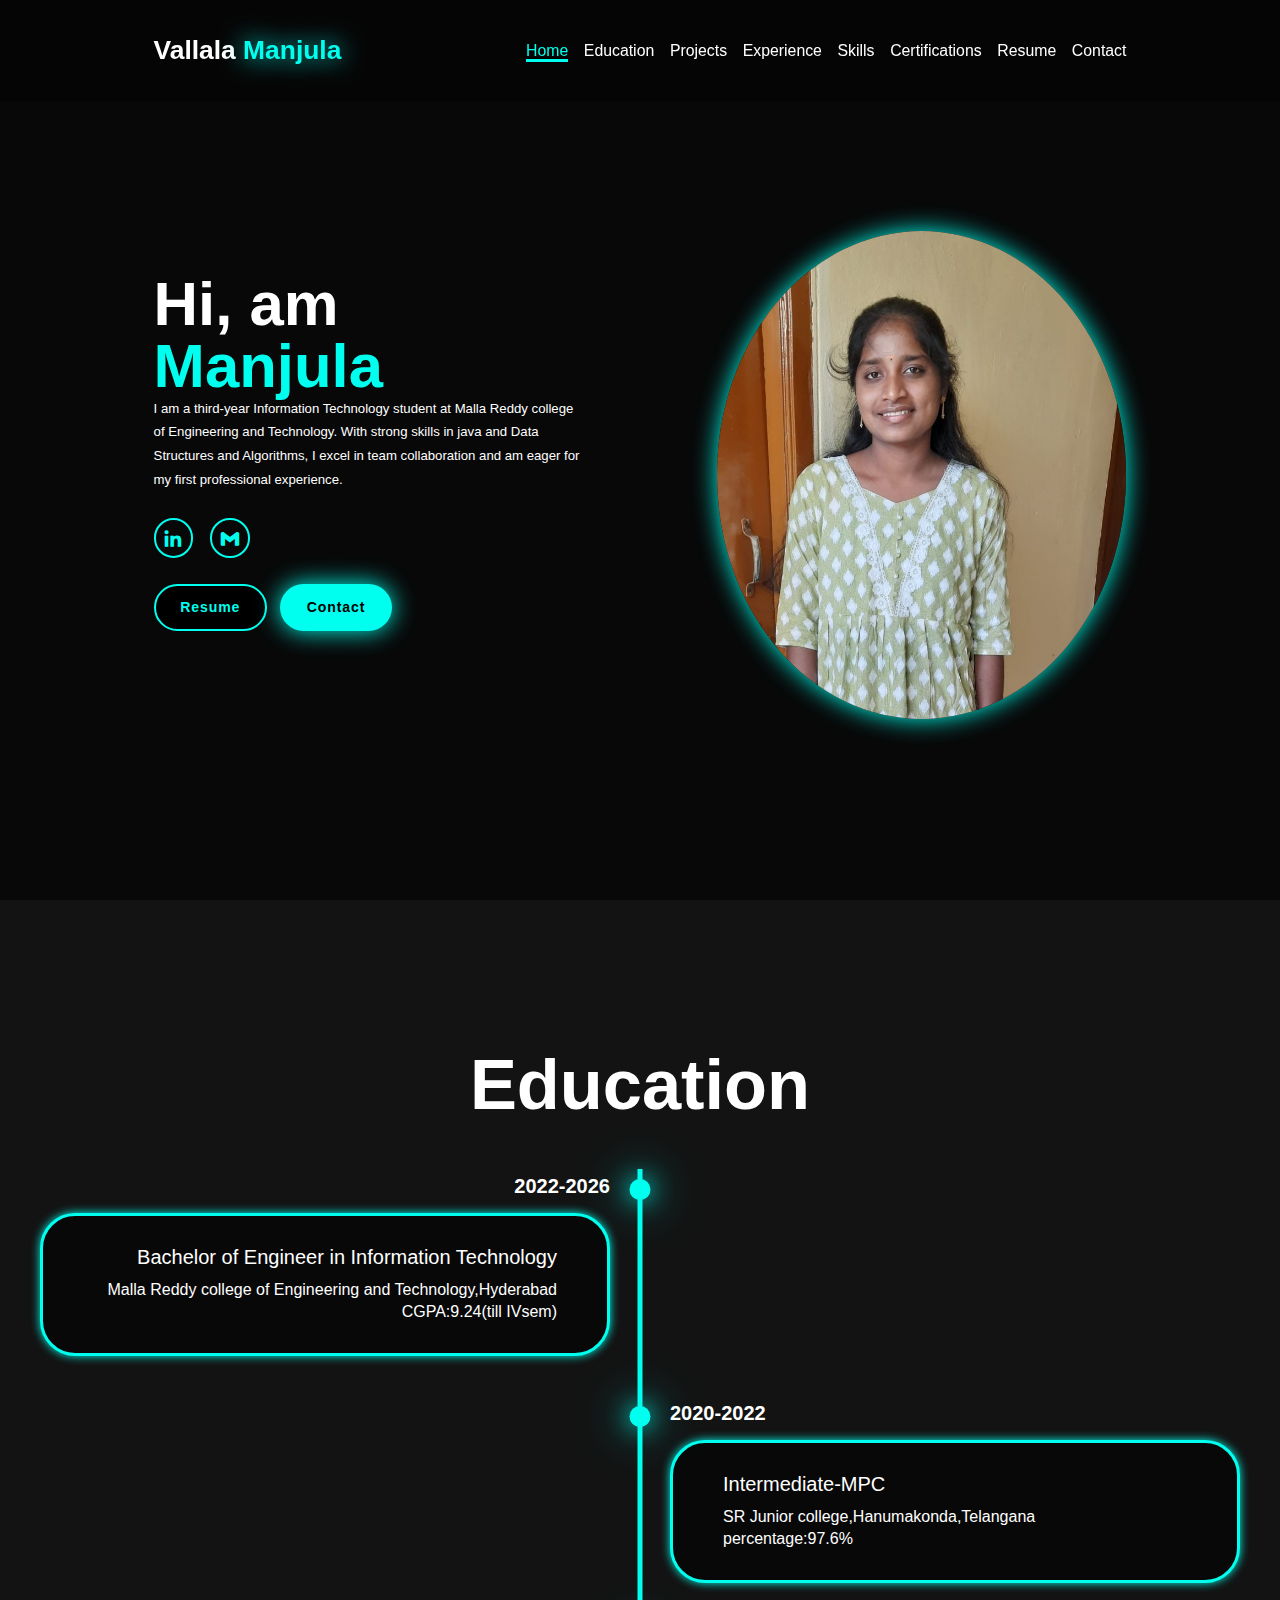
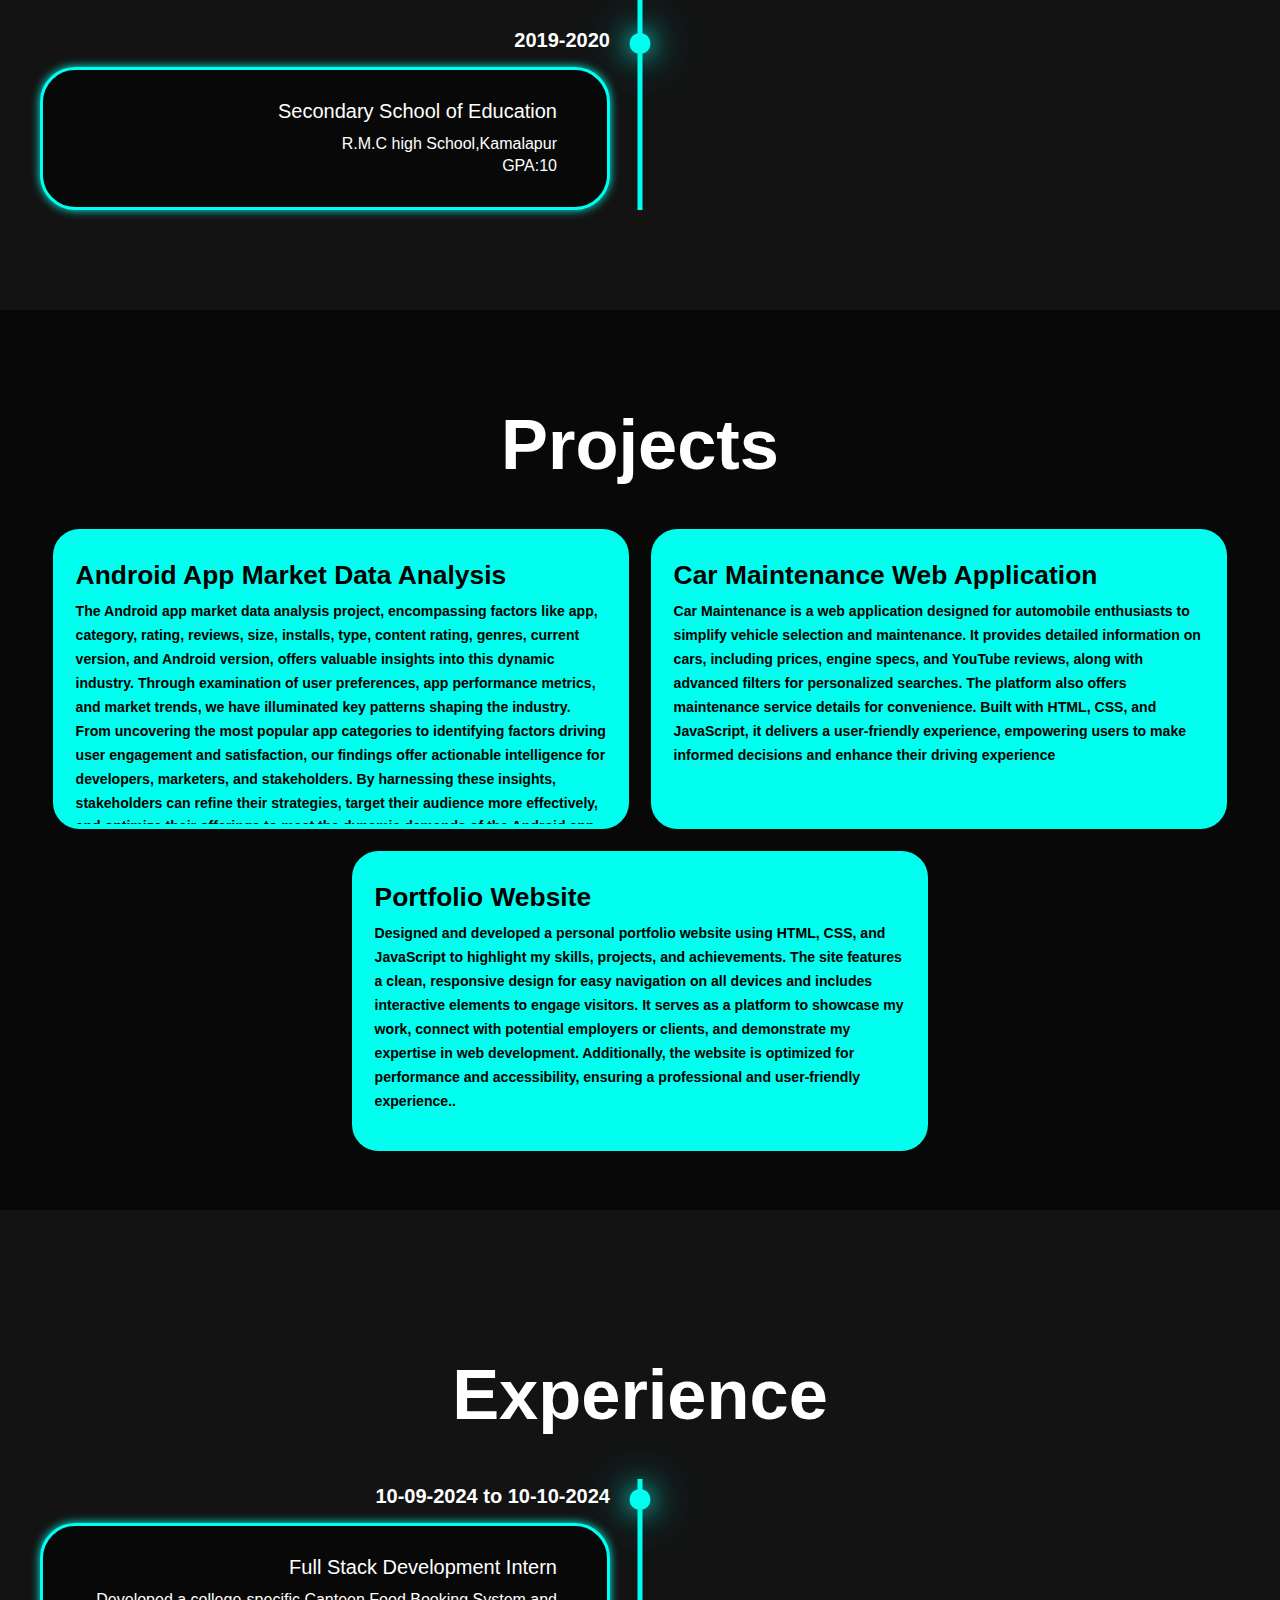
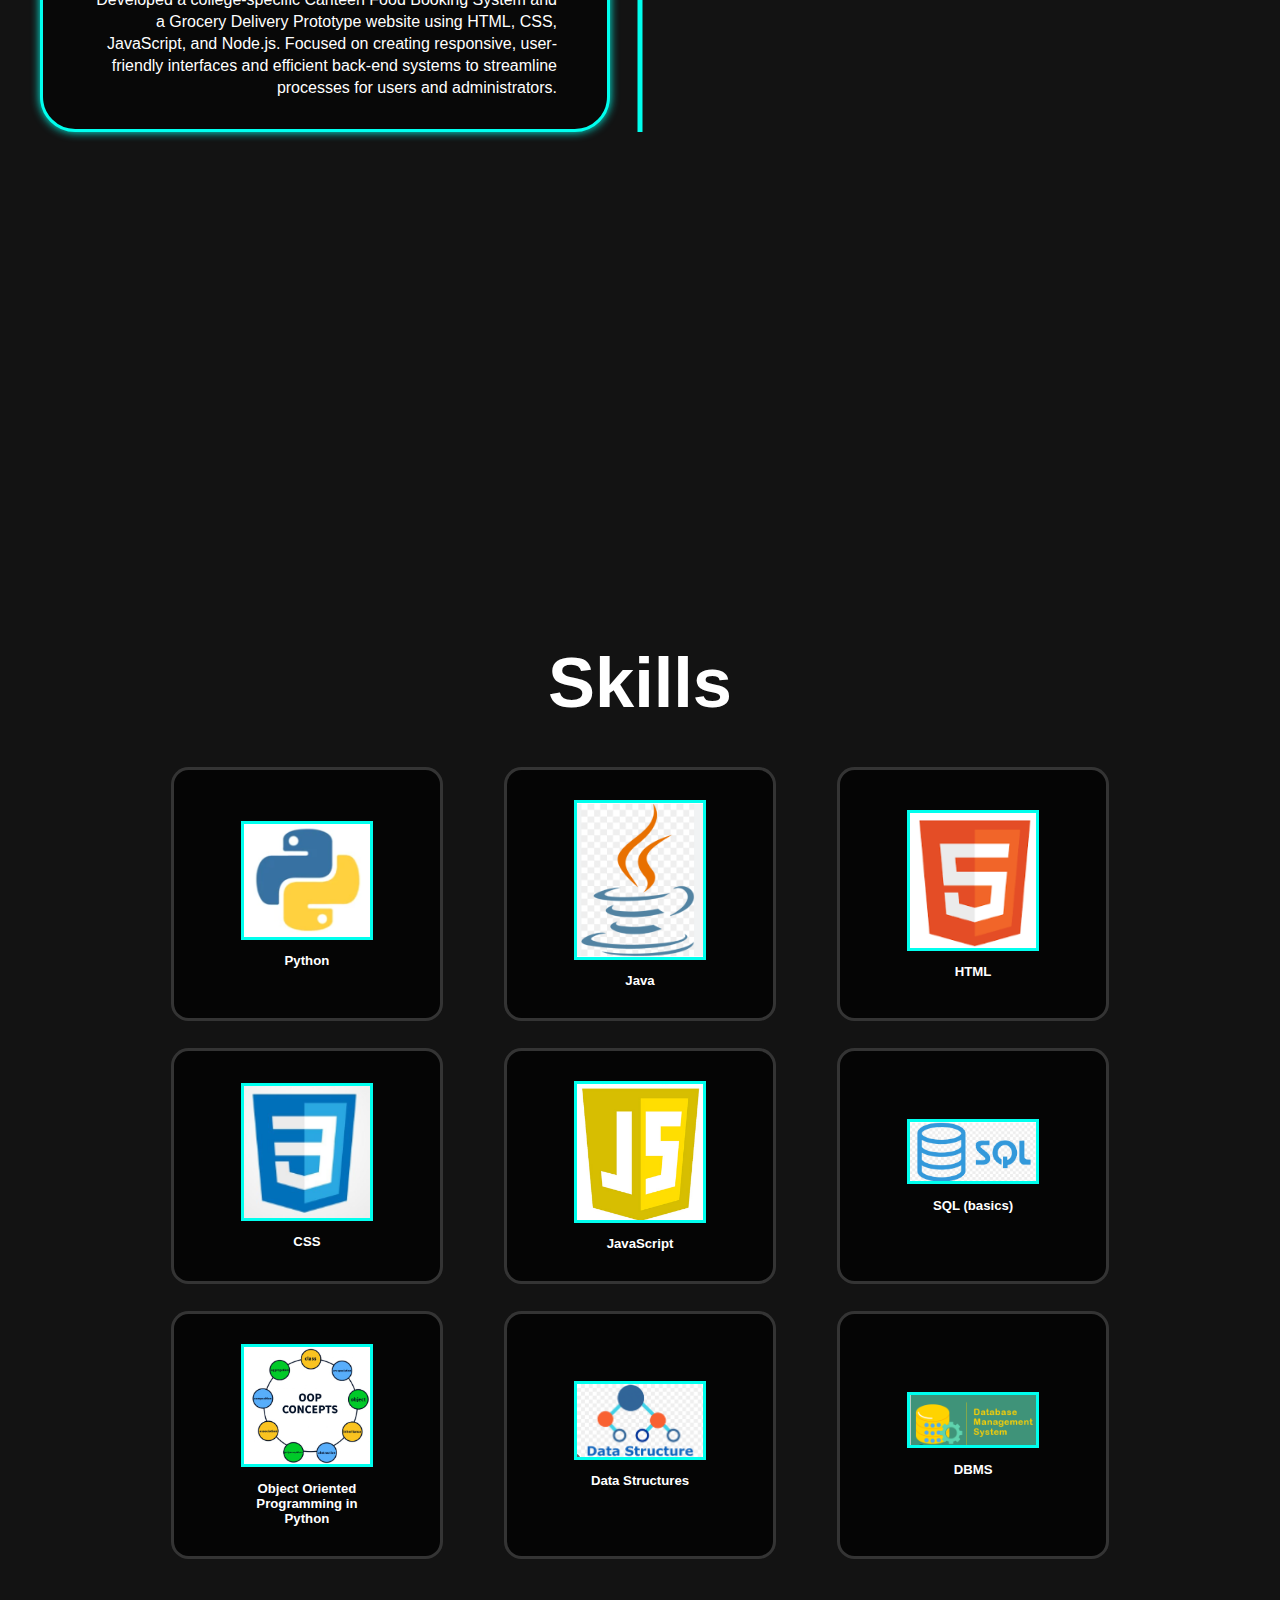
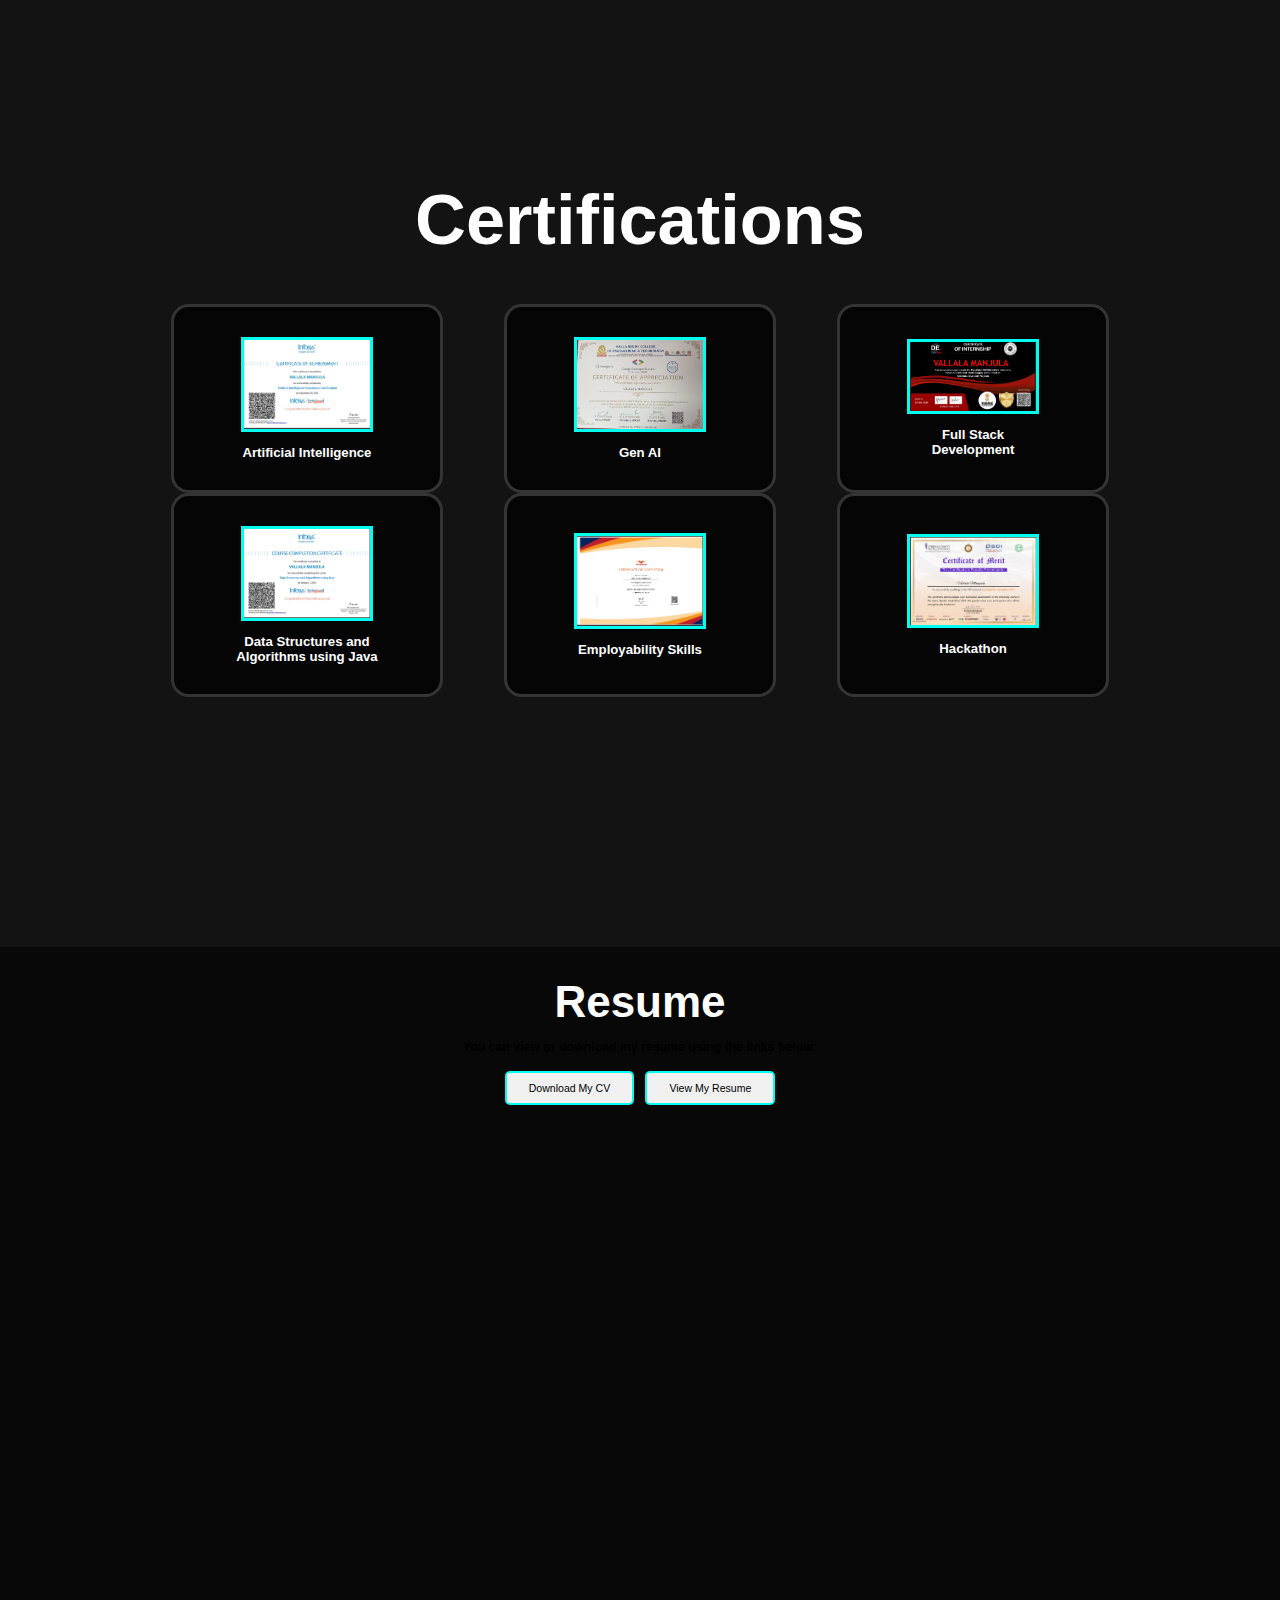
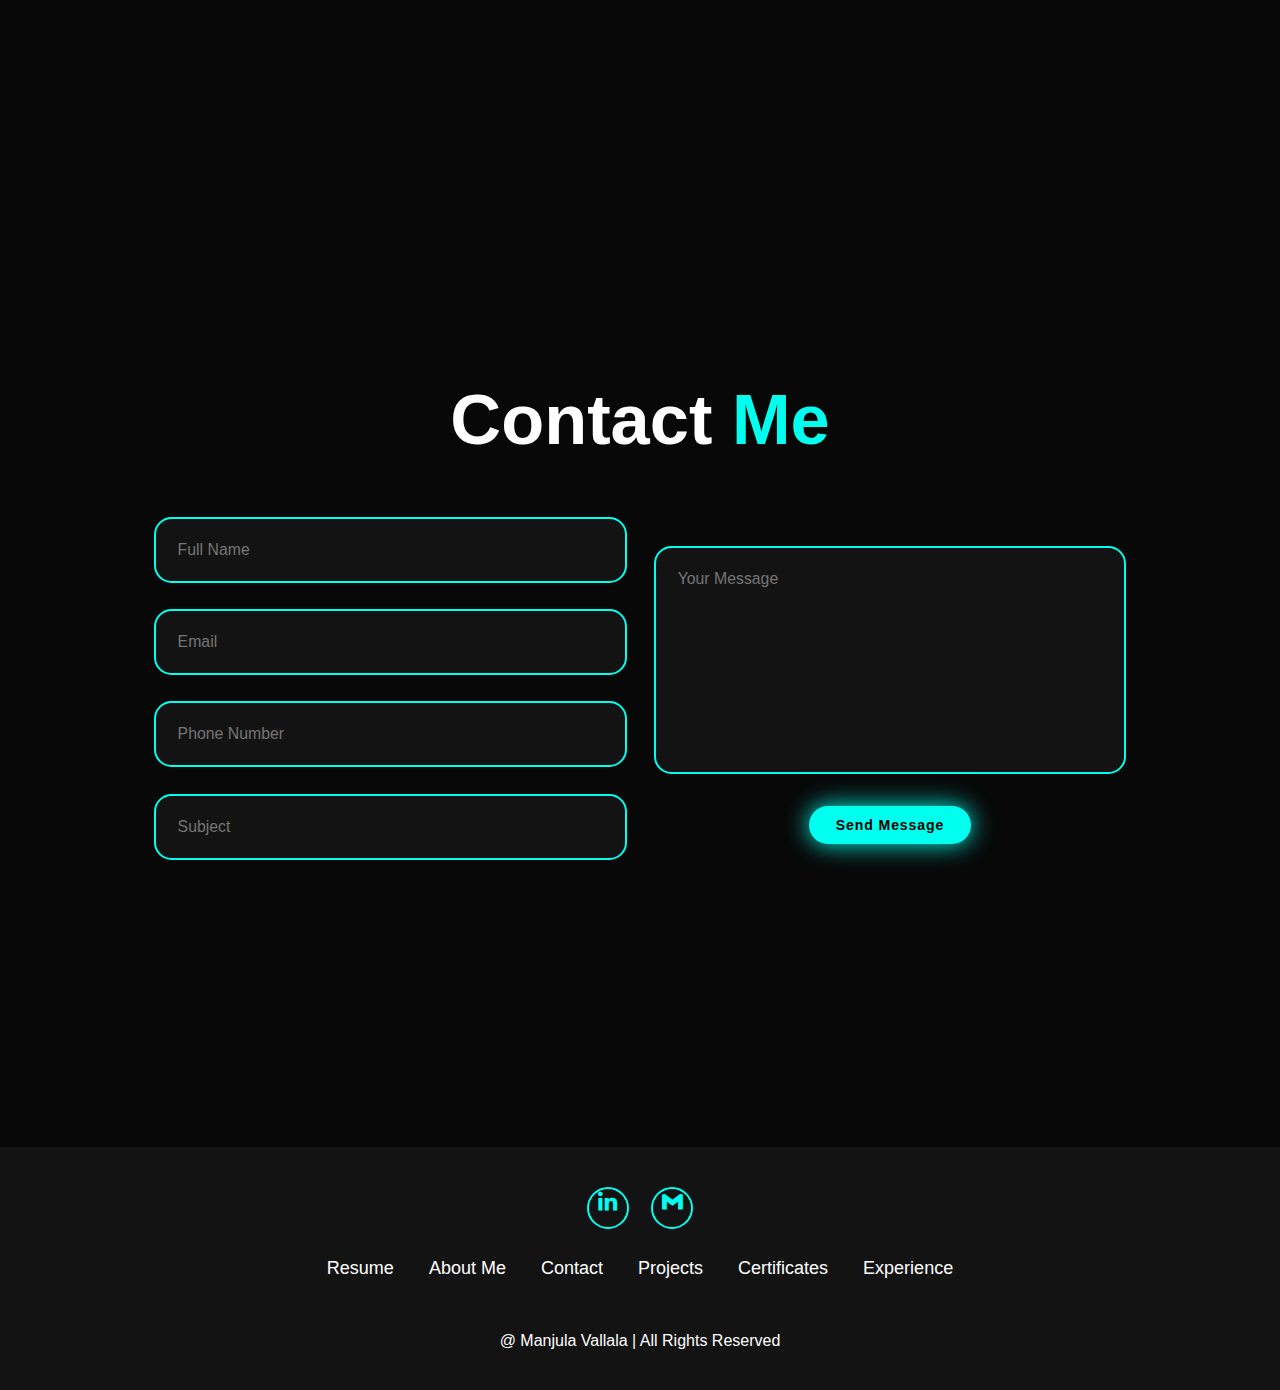
==== commit 4c6facef: "Update index.html" ====
--- a/index.html
+++ b/index.html
@@ -250,7 +250,7 @@
             You can view or download my resume using the links below:
         </p>
         <a href="https://drive.google.com/file/d/1IQC46RkPGbgfpC_NzqS2l2yLyjUPOpI4/view?usp=sharing" class="resume-button">Download My CV</a>
-        <a href="https://drive.google.com/file/d/1IQC46RkPGbgfpC_NzqS2l2yLyjUPOpI4/view?usp=sharing" target="_blank">View My Resume</a>
+        <a href="https://drive.google.com/file/d/1IQC46RkPGbgfpC_NzqS2l2yLyjUPOpI4/view?usp=sharing" class="resume-button">View My Resume</a>
     </div>
 </section>
 
